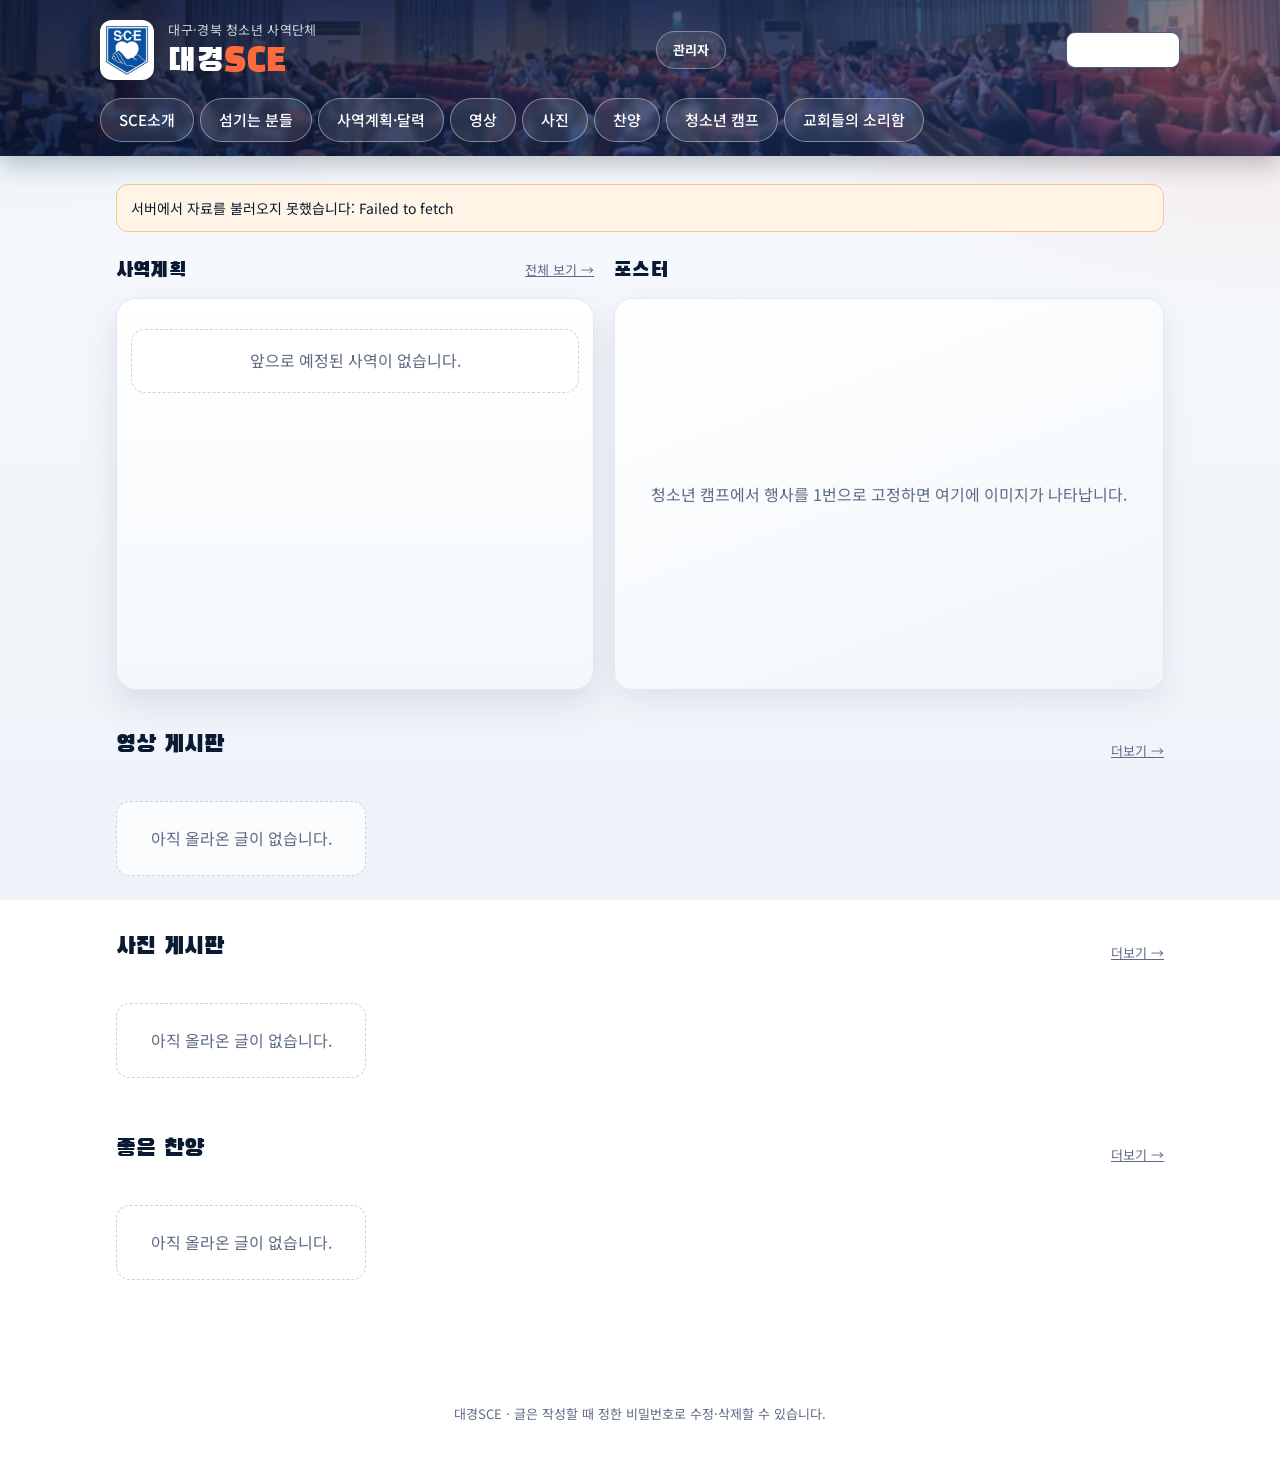
==== index.html @ 7f3616fc "Add files via upload" ====
<!DOCTYPE html>
<html lang="ko">
<head>
<meta charset="utf-8">
<meta name="viewport" content="width=device-width, initial-scale=1">
<title>대경SCE 청소년 사역 홈페이지</title>
<link rel="preconnect" href="https://fonts.gstatic.com" crossorigin>
<link href="https://fonts.googleapis.com/css2?family=Black+Han+Sans&family=Noto+Sans+KR:wght@400;500;700&display=swap" rel="stylesheet">
<link rel="stylesheet" href="styles.css">
</head>
<body>
<header>
  <div class="brand">
    <a class="home" href="#home" aria-label="처음으로">
      <img class="logo" src="로고45.png" alt="SCE 로고">
      <div>
        <p class="tag">대구·경북 청소년 사역단체</p>
        <h1>대경<span>SCE</span></h1>
      </div>
    </a>
    <button class="btn ghost small" id="adminBtn" data-act="adminOpen" style="color:#fff;border-color:#4a5a78">관리자</button>
    <button class="btn ghost small" id="guideBtn" type="button" style="color:#fff;border-color:#4a5a78">관리자 사용설명</button>
  </div>
  <nav id="nav" aria-label="메뉴">
    <a href="#intro" data-route="intro">SCE소개</a>
    <a href="#people" data-route="people">섬기는 분들</a>
    <a href="#plan" data-route="plan">사역계획·달력</a>
    <a href="#videos" data-route="videos">영상</a>
    <a href="#photos" data-route="photos">사진</a>
    <a href="#songs" data-route="songs">찬양</a>
    <a href="#camp" data-route="camp">청소년 캠프</a>
    <a href="#voice" data-route="voice">교회들의 소리함</a>
  </nav>
</header>
<main>
  <div id="dbNotice"></div>
  <div id="view" aria-live="polite"></div>
</main>
<footer>대경SCE · 글은 작성할 때 정한 비밀번호로 수정·삭제할 수 있습니다.</footer>

<div class="overlay" id="overlay" role="dialog" aria-modal="true"><div class="panel" id="panel"></div></div>
<div class="guide" id="guide" role="dialog" aria-label="관리자 사용방법" hidden>
  <div class="guide-head" id="guideHead">
    <strong>관리자 사용방법</strong>
    <button type="button" class="guide-close" id="guideClose" aria-label="닫기">닫기</button>
  </div>
  <div class="guide-body">
<pre>1. 메인창에 포스터 띄우기
1) 사역계획·달력에 기초안으로 일정 잡기 - 관리자 비밀번호로 로그인
2) 그러면 자동으로 "청소년 캠프"에 행사 등록됨
3) 일반 행사이면 뒤로 가서 나타나고, 그 행사들 가운데
   가장 핵심 되는 행사 위에 마우스를 올리면 "1번으로 등록"이라는
   안내 문구가 나옵니다. 클릭하면 그 행사가 1번으로 등록됩니다.
4) 그 행사의 하위 메뉴가 아래쪽에 나타나면 "편집하기"를 눌러
   행사 자세한 내용을 남기고, 전단이나 포스터 이미지를 업로드하면
   메인화면에 행사가 그대로 나타나게 됩니다.

2. 자동 조편성표와 숙소배정표는 관리자 비밀번호로 로그인해야 보입니다</pre>
  </div>
</div>
<div class="toast" id="toast" role="status"></div>

<script src="app.js"></script>
<script src="camp.js"></script>
</body>
</html>
---- styles.css ----
/* 대경SCE 홈페이지 스타일: 남색 바탕 + 주황 포인트 + 하늘색 보조색 */
:root{
  --ink:#0b1a33;--ink2:#17305a;--paper:#f4f7fb;--sun:#ff6a3d;--sun2:#ff8c5f;--sky:#1b9bb5;
  --line:#e2e8f2;--muted:#5d6b84;--card:#ffffff;
  --display:"Black Han Sans","Noto Sans KR",sans-serif;--body:"Noto Sans KR",system-ui,sans-serif;
  --shadow:0 10px 30px rgba(11,26,51,.08);--boxH:392px;
}
*{box-sizing:border-box}
html,body{margin:0;color:var(--ink);font-family:var(--body);color-scheme:light}
body{
  line-height:1.6;font-size:16px;min-height:100vh;
  background:
    radial-gradient(1000px 520px at 0% -8%,rgba(27,155,181,.14),transparent 60%),
    radial-gradient(900px 480px at 100% 4%,rgba(255,106,61,.13),transparent 58%),
    linear-gradient(180deg,#f7f9fd 0%,#eef3f9 100%);
  background-attachment:fixed;
}
/* ---------- 머리글 ---------- */
header{
  background:linear-gradient(120deg,#08142a 0%,#14294f 60%,#1d3a6b 100%);
  color:#fff;padding:20px 16px 0;position:relative;overflow:hidden;
  background:linear-gradient(120deg,rgba(8,20,42,.82) 0%,rgba(20,41,79,.72) 60%,rgba(29,58,107,.6) 100%),url('header-bg.png') center 40%/cover no-repeat;
  box-shadow:0 8px 24px rgba(8,20,42,.25);
}
header::after{content:"";position:absolute;right:-80px;top:-120px;width:320px;height:320px;border-radius:50%;background:radial-gradient(circle,rgba(255,106,61,.35),transparent 65%);pointer-events:none}
.brand{max-width:1080px;margin:0 auto;display:flex;align-items:center;justify-content:space-between;gap:12px;flex-wrap:wrap;position:relative;z-index:1}
.home{display:flex;align-items:center;gap:14px;color:#fff;text-decoration:none}
.logo{height:60px;width:auto;border-radius:12px;background:#fff;padding:4px;flex:none;box-shadow:0 6px 18px rgba(0,0,0,.25)}
.brand h1{font-family:var(--display);font-size:32px;margin:0;font-weight:400;letter-spacing:.5px;line-height:1.1}
.brand h1 span{color:var(--sun)}
.brand .tag{font-size:13px;opacity:.8;margin:0 0 4px;letter-spacing:.3px}
#adminBtn{border-radius:999px !important;padding:8px 16px !important;background:rgba(255,255,255,.08) !important;border:1px solid rgba(255,255,255,.35) !important;color:#fff !important}
#adminBtn:hover{background:rgba(255,255,255,.18) !important}
/* 메뉴 */
nav{max-width:1080px;margin:18px auto 0;display:flex;gap:6px;overflow-x:auto;scrollbar-width:none;position:relative;z-index:1;padding-bottom:14px}
nav::-webkit-scrollbar{display:none}
nav a{
  color:#fff;text-decoration:none;padding:9px 18px;border-radius:999px;white-space:nowrap;font-weight:500;font-size:15px;
  background:rgba(255,255,255,.1);border:1px solid rgba(255,255,255,.4);
  backdrop-filter:blur(3px);-webkit-backdrop-filter:blur(3px);
  transition:background .25s,border-color .25s,transform .15s,box-shadow .25s,color .25s;
}
/* 1차 변화: 마우스를 올리면 밝아지고 살짝 떠오릅니다 */
nav a:hover{background:rgba(255,255,255,.26);border-color:#fff;transform:translateY(-2px);box-shadow:0 6px 16px rgba(0,0,0,.25)}
nav a:active{transform:scale(.96)}
/* 2차 변화: 클릭해서 열린 메뉴는 주황색으로 채워집니다 */
nav a[aria-current="page"]{background:linear-gradient(90deg,var(--sun),var(--sun2));border-color:transparent;font-weight:700;box-shadow:0 8px 20px rgba(255,106,61,.4);transform:none}
nav a[aria-current="page"]:hover{background:linear-gradient(90deg,#ff7a4d,#ff9b6e)}
:focus-visible{outline:3px solid var(--sky);outline-offset:2px}
/* ---------- 본문 ---------- */
main{max-width:1080px;margin:0 auto;padding:28px 16px 72px}
section{margin-bottom:36px}
h2{font-family:var(--display);font-weight:400;font-size:24px;margin:0 0 12px;text-wrap:balance;letter-spacing:.2px}
h3{font-size:17px;margin:0 0 6px;text-wrap:balance;font-weight:700}
.bar{display:flex;align-items:center;justify-content:space-between;gap:12px;flex-wrap:wrap;margin-bottom:8px}
.hint{color:var(--muted);font-size:14px;margin:0 0 16px}
.empty{color:var(--muted);padding:24px;background:rgba(255,255,255,.7);border:1px dashed #c8d3e3;border-radius:14px;text-align:center}
.meta{color:var(--muted);font-size:13px;margin:0}
.ell{white-space:nowrap;overflow:hidden;text-overflow:ellipsis;min-width:0}
/* 소개 머리 */
.hero{background:linear-gradient(135deg,#0b1a33,#1c3a6e);color:#fff;border-radius:22px;padding:40px 32px;margin-bottom:30px;position:relative;overflow:hidden;box-shadow:var(--shadow)}
.hero::before{content:"";position:absolute;right:-60px;bottom:-90px;width:300px;height:300px;border-radius:50%;background:radial-gradient(circle,rgba(255,106,61,.5),transparent 68%)}
.hero .kicker{color:var(--sun2);font-weight:700;margin:0 0 8px;letter-spacing:2px;font-size:13px;position:relative}
.hero h2{font-size:40px;margin:0 0 14px;color:#fff;position:relative;line-height:1.25}
.hero p{max-width:60ch;margin:0;opacity:.9;position:relative}
/* 카드 */
.cards{display:grid;grid-template-columns:repeat(auto-fill,minmax(240px,1fr));gap:16px}
.card{background:var(--card);border:1px solid var(--line);border-radius:18px;padding:18px;cursor:pointer;display:flex;flex-direction:column;gap:6px;min-width:0;box-shadow:0 2px 10px rgba(11,26,51,.04);transition:transform .2s,box-shadow .2s,border-color .2s}
.card:hover{border-color:#b9d9e4;transform:translateY(-2px);box-shadow:var(--shadow)}
.card img{width:100%;height:170px;object-fit:cover;border-radius:12px;max-width:100%}
.excerpt{margin:0;color:#34405a;font-size:14px;overflow:hidden;display:-webkit-box;-webkit-line-clamp:3;-webkit-box-orient:vertical}
.role{display:inline-block;background:var(--ink2);color:#fff;border-radius:999px;font-size:12px;padding:3px 11px;margin-bottom:6px;align-self:flex-start;font-weight:700}
.role.sun{background:linear-gradient(90deg,var(--sun),var(--sun2))}
.role.sky{background:var(--sky)}
/* 탭 */
.tabs{display:flex;gap:8px;flex-wrap:wrap;margin-bottom:18px}
.tabs button{background:#fff;border:1px solid var(--line);border-radius:999px;padding:8px 16px;font:inherit;font-weight:500;cursor:pointer;color:var(--ink);transition:all .2s;box-shadow:0 1px 3px rgba(11,26,51,.04)}
.tabs button:hover{border-color:var(--sky);color:var(--sky)}
.tabs button[aria-pressed="true"]{background:linear-gradient(90deg,var(--sky),#2fb5cf);border-color:transparent;color:#fff;font-weight:700;box-shadow:0 6px 16px rgba(27,155,181,.3)}
/* 버튼 */
.btn{background:linear-gradient(90deg,var(--sun),var(--sun2));color:#fff;border:0;border-radius:10px;padding:10px 18px;font:inherit;font-weight:700;cursor:pointer;text-decoration:none;display:inline-block;box-shadow:0 6px 14px rgba(255,106,61,.28);transition:transform .15s,filter .2s}
.btn:hover{filter:brightness(1.05);transform:translateY(-1px)}
.btn:disabled{opacity:.45;cursor:default;transform:none;box-shadow:none}
.btn.ghost{background:#fff;color:var(--ink);border:1px solid var(--line);box-shadow:none}
.btn.ghost:hover{border-color:var(--sky);color:var(--sky)}
.btn.dark{background:linear-gradient(90deg,#0b1a33,#1c3a6e);box-shadow:0 6px 14px rgba(11,26,51,.25)}
.btn.small{padding:7px 12px;font-size:13px;border-radius:9px}
/* SCE소개 버튼 */
.hero .ibtns{display:flex;flex-wrap:wrap;gap:10px;margin-top:24px;position:relative}
.ibtn{background:rgba(255,255,255,.1);color:#fff;border:1px solid rgba(255,255,255,.35);border-radius:999px;padding:10px 18px;font:inherit;font-weight:700;cursor:pointer;transition:all .2s;font-family:var(--display);font-weight:400;font-size:16px;letter-spacing:.3px}
.ibtn:hover{background:rgba(255,255,255,.2);transform:translateY(-1px)}
.ibtn[aria-pressed="true"]{background:linear-gradient(90deg,var(--sun),var(--sun2));border-color:transparent;box-shadow:0 8px 18px rgba(255,106,61,.35)}
.introbox{background:#fff;border:1px solid var(--line);border-radius:18px;padding:22px;margin-bottom:36px;box-shadow:var(--shadow)}
/* 함께 하는 단체 */
.linkgrid{display:grid;grid-template-columns:repeat(auto-fill,minmax(200px,1fr));gap:14px}
.linkgrid a,.linkgrid span{display:block;background:#fff;border:1px solid var(--line);border-radius:16px;padding:16px;text-decoration:none;color:var(--ink);font-weight:700;box-shadow:0 2px 10px rgba(11,26,51,.04);transition:all .2s}
.linkgrid a:hover{border-color:var(--sky);transform:translateY(-2px);box-shadow:var(--shadow)}
.linkgrid .off{color:var(--muted);border-style:dashed;box-shadow:none}
/* 표 */
.table-wrap{overflow-x:auto;background:#fff;border:1px solid var(--line);border-radius:16px;box-shadow:0 2px 10px rgba(11,26,51,.04)}
table{border-collapse:collapse;width:100%;font-size:14px}
th,td{padding:10px 12px;border-bottom:1px solid var(--line);text-align:left;white-space:nowrap}
th{background:#f0f5fb;font-weight:700;color:var(--ink2)}
/* 게시판 표 */
table.board td{white-space:normal}
table.board .brow{cursor:pointer;transition:background .15s}
table.board .brow:hover{background:#f3f8fc}
table.board .brow td{font-weight:500}
table.board .num{color:var(--muted);width:64px;text-align:center}
table.board .ttl{min-width:220px}
table.board .rrow td{background:#fbfdff;font-size:14px;color:#34405a;padding-top:4px;border-top:0;cursor:pointer}
table.board .rrow:hover td{background:#eef7fb}
table.board .rtag{color:var(--sky);font-weight:700}
table.board .rbadge{display:inline-block;background:var(--sky);color:#fff;border-radius:999px;font-size:11px;padding:1px 8px;margin-right:6px;vertical-align:middle}
table.board .nil{text-align:center;color:var(--muted);padding:24px}
/* 입력 */
input,select,textarea{font:inherit;padding:10px 12px;border:1px solid #c5cfdf;border-radius:10px;background:#fff;color:var(--ink);width:100%;max-width:100%;transition:border-color .2s,box-shadow .2s}
input:focus,select:focus,textarea:focus{outline:none;border-color:var(--sky);box-shadow:0 0 0 3px rgba(27,155,181,.18)}
textarea{min-height:90px;resize:vertical}
label{display:block;font-weight:500;font-size:14px;margin-bottom:12px}
label input,label select,label textarea{margin-top:4px}
.row2{display:grid;grid-template-columns:1fr 1fr;gap:12px}
.row3{display:grid;grid-template-columns:1fr 1fr 1fr;gap:12px}
.actions{display:flex;gap:8px;justify-content:flex-end;flex-wrap:wrap;margin-top:8px}
.err{color:#b3261e;font-weight:700;min-height:1.4em;margin:4px 0 8px}
/* 창 */
.overlay{position:fixed;inset:0;background:rgba(8,20,42,.55);backdrop-filter:blur(4px);display:none;align-items:flex-start;justify-content:center;padding:32px 12px;overflow-y:auto;z-index:50}
.overlay.open{display:flex}
.panel{background:#fff;border-radius:20px;padding:24px;width:100%;max-width:580px;position:relative;box-shadow:0 30px 60px rgba(0,0,0,.3)}
.panel .x{position:absolute;top:10px;right:14px;background:none;border:0;font-size:24px;cursor:pointer;color:var(--muted)}
.panel img.shot{max-width:100%;border-radius:12px;margin-bottom:12px}
.reply{background:#eef8fb;border-left:4px solid var(--sky);padding:12px;border-radius:10px;margin:14px 0}
.toast{position:fixed;left:50%;bottom:24px;transform:translateX(-50%);background:var(--ink);color:#fff;padding:12px 20px;border-radius:999px;display:none;z-index:60;font-weight:500;box-shadow:0 10px 24px rgba(0,0,0,.25)}
.toast.show{display:block}
.notice{background:#fff4e5;border:1px solid #f6c48f;padding:12px 14px;border-radius:12px;margin-bottom:18px;font-size:14px}
.stat{display:grid;grid-template-columns:repeat(auto-fit,minmax(120px,1fr));gap:12px;margin-bottom:16px}
.stat div{background:#fff;border:1px solid var(--line);border-radius:14px;padding:14px;text-align:center;box-shadow:0 2px 10px rgba(11,26,51,.04)}
.stat b{display:block;font-family:var(--display);font-weight:400;font-size:28px;color:var(--sun)}
.team-grid{display:grid;grid-template-columns:repeat(auto-fill,minmax(210px,1fr));gap:14px}
.team-box{background:#fff;border:1px solid var(--line);border-radius:16px;padding:14px;box-shadow:0 2px 10px rgba(11,26,51,.04)}
.team-box h3{font-family:var(--display);font-weight:400;color:var(--sky)}
.person{font-size:14px;padding:7px 0;border-bottom:1px dashed var(--line)}
.person:last-child{border-bottom:0}
/* 사역계획 · 달력 */
.split{display:grid;grid-template-columns:minmax(0,1fr) minmax(0,1.2fr);gap:26px;align-items:start}
.col{min-width:0;display:flex;flex-direction:column}
.pitem{display:flex;gap:14px;background:#fff;border:1px solid var(--line);border-radius:16px;padding:14px 16px;margin-bottom:10px;box-shadow:0 2px 10px rgba(11,26,51,.04)}
.pdate{font-family:var(--display);color:#fff;white-space:nowrap;min-width:84px;font-size:14px;text-align:center;padding:7px 10px;border-radius:11px;background:linear-gradient(135deg,#0b1a33,#1c3a6e);box-shadow:0 4px 10px rgba(11,26,51,.25);align-self:flex-start}
.pbody{flex:1;min-width:0}
.pbody h3{margin-bottom:2px}
.pactions{display:flex;gap:6px;flex-wrap:wrap;margin-top:8px}
.calbar{display:flex;align-items:center;justify-content:center;gap:12px;margin-bottom:12px}
.calhead,.calgrid{display:grid;grid-template-columns:repeat(7,1fr);gap:5px}
.calhead span{text-align:center;font-size:12px;color:var(--muted);font-weight:700}
.calday{position:relative;background:#fff;border:1px solid var(--line);border-radius:10px;padding:10px 0;font:inherit;color:var(--ink);cursor:pointer;transition:all .15s}
.calday:hover{border-color:var(--sky)}
.calday[aria-pressed="true"]{background:linear-gradient(135deg,#0b1a33,#1c3a6e);color:#fff;border-color:transparent;box-shadow:0 6px 14px rgba(11,26,51,.25)}
.calday i{position:absolute;left:0;right:0;bottom:3px;display:flex;justify-content:center;gap:3px;font-style:normal}
.calday b,.legend b{display:inline-block;width:7px;height:7px;border-radius:50%}
.calday b.p,.legend b.p{background:var(--sky)}
.calday b.e,.legend b.e{background:var(--sun)}
.legend{display:flex;gap:14px;font-size:12px;color:var(--muted);margin:10px 0 14px}
.legend b{margin-right:4px}
.calday-panel{background:#fff;border:1px solid var(--line);border-radius:16px;padding:16px;box-shadow:0 2px 10px rgba(11,26,51,.04)}
/* 메인 화면: 사역계획(왼쪽) · 포스터(오른쪽) 높이 맞춤 */
.homeTop{display:grid;grid-template-columns:minmax(0,1fr) minmax(0,1.15fr);gap:20px;align-items:start;margin-bottom:30px}
.panel-head{height:40px;display:flex;align-items:center;justify-content:space-between;gap:12px;margin-bottom:8px;min-width:0}
.panel-head h2{margin:0;font-size:21px}
.plist-wrap{height:var(--boxH);display:flex;flex-direction:column;background:linear-gradient(180deg,#ffffff 0%,#f4f8fc 100%);border:1px solid #dfe7f2;border-radius:20px;padding:14px;box-shadow:0 14px 34px rgba(11,26,51,.10),inset 0 1px 0 #fff}
.plist{flex:1;overflow:hidden;min-height:0}
.plist .pitem{margin-bottom:10px;padding:12px 14px 12px 16px;border-radius:14px;border:1px solid #e4ebf5;border-left:4px solid var(--sun);background:#fff;box-shadow:0 4px 12px rgba(11,26,51,.06);align-items:center;transition:transform .2s,box-shadow .2s}
.plist .pitem:hover{transform:translateY(-2px);box-shadow:0 10px 22px rgba(11,26,51,.12)}
.plist .pitem .pbody h3{font-size:16px;line-height:1.35}
.plist .pitem:last-child{margin-bottom:0}
.plist .empty{padding:18px}
.plist-wrap .evnav{margin:8px 0 0;justify-content:center}
.poster-box{height:var(--boxH);position:relative;background:linear-gradient(160deg,#ffffff,#f1f6fb);border:1px solid var(--line);border-radius:18px;box-shadow:var(--shadow);cursor:pointer;overflow:hidden;transition:border-color .2s,transform .2s}
.poster-box:hover,.poster-box:focus-visible{border-color:var(--sky);transform:translateY(-1px)}
.poster-box img{position:absolute;inset:0;width:100%;height:100%;object-fit:cover;border-radius:0}
.poster-box.empty-box{cursor:default;display:flex;align-items:center;justify-content:center;padding:24px;text-align:center;color:var(--muted)}
.poster-box.empty-box:hover{transform:none;border-color:var(--line)}
/* 가운데 게시판 뷰어 */
.viewer{background:rgba(255,255,255,.8);border:1px solid var(--line);border-radius:22px;padding:22px;box-shadow:var(--shadow)}
/* 청소년 캠프: 행사 버튼 */
.evbar{display:flex;flex-wrap:wrap;gap:10px;margin-bottom:14px}
.evbtn{position:relative;background:linear-gradient(135deg,var(--sun),#ff8f3d);color:#fff;border:0;border-radius:12px;padding:11px 18px;font-family:var(--display);font-size:17px;letter-spacing:.3px;cursor:pointer;box-shadow:0 8px 18px rgba(255,106,61,.3);transition:transform .15s,filter .2s}
.evbtn:hover{filter:brightness(1.05);transform:translateY(-1px)}
.evbtn small{display:block;font-family:var(--body);font-size:12px;font-weight:500;opacity:.92;margin-top:2px}
.evbtn[aria-pressed="true"]{background:linear-gradient(135deg,#d9461b,#ef5a2a);box-shadow:inset 0 -4px 0 #8a2d0f,0 8px 18px rgba(217,70,27,.35)}
.evno{display:inline-block;background:rgba(255,255,255,.25);border-radius:7px;padding:0 7px;margin-right:8px;font-size:14px}
.evtip{position:absolute;left:50%;top:100%;transform:translateX(-50%);margin-top:8px;background:var(--ink);color:#fff;font-family:var(--body);font-size:13px;font-weight:700;padding:7px 12px;border-radius:9px;white-space:nowrap;opacity:0;pointer-events:none;z-index:5;box-shadow:0 8px 20px rgba(0,0,0,.25);transition:opacity .15s}
.evbtn:hover .evtip,.evbtn:focus-visible .evtip{opacity:1;pointer-events:auto}
.evtip:hover{background:var(--sun)}
.evnav{display:flex;align-items:center;gap:10px;margin:-2px 0 16px}
.evwrap{display:grid;grid-template-columns:minmax(0,1fr) minmax(0,1fr);gap:26px;align-items:start;padding:22px}
.evpic img{display:block;width:100%;height:auto;border-radius:14px;border:1px solid var(--line);background:#fff}
.evinfo{min-width:0}
.grow{display:grid;grid-template-columns:1fr .8fr 1fr .8fr 1.4fr auto;gap:8px;align-items:center;margin-bottom:8px}
.grow input,.grow select{width:100%;margin:0}
@media (max-width:800px){
  .grow{grid-template-columns:1fr 1fr}.grow button{grid-column:span 2}
  .evwrap{grid-template-columns:1fr}
  .homeTop,.split,.row2,.row3{grid-template-columns:1fr}
  .hero h2{font-size:30px}
  :root{--boxH:340px}
}
.poster,.bar h2{}
@media (prefers-reduced-motion:reduce){*{transition:none!important;animation:none!important}}
footer{max-width:1080px;margin:0 auto;padding:0 16px 40px;color:var(--muted);font-size:13px;text-align:center}
/* 관리자 사용설명 (떠 있는 창, 끌어서 이동) */
.guide{position:fixed;top:120px;right:20px;width:min(440px,calc(100vw - 24px));max-height:70vh;display:flex;flex-direction:column;background:#fff;border:1px solid #c9d3e6;border-radius:14px;box-shadow:0 18px 40px rgba(8,20,42,.28);z-index:60;overflow:hidden}
.guide[hidden]{display:none}
.guide-head{display:flex;align-items:center;justify-content:space-between;gap:10px;padding:10px 14px;background:linear-gradient(135deg,#0b1f3f,#1b3a6b);color:#fff;cursor:move;user-select:none;touch-action:none}
.guide-head strong{font-size:15px}
.guide-close{background:#ff6a3d;color:#fff;border:0;border-radius:8px;padding:6px 12px;font-weight:700;cursor:pointer}
.guide-body{padding:14px 16px;overflow-y:auto;font-size:14px;line-height:1.6}
.guide-body pre{margin:0;white-space:pre-wrap;word-break:keep-all;font-family:inherit}
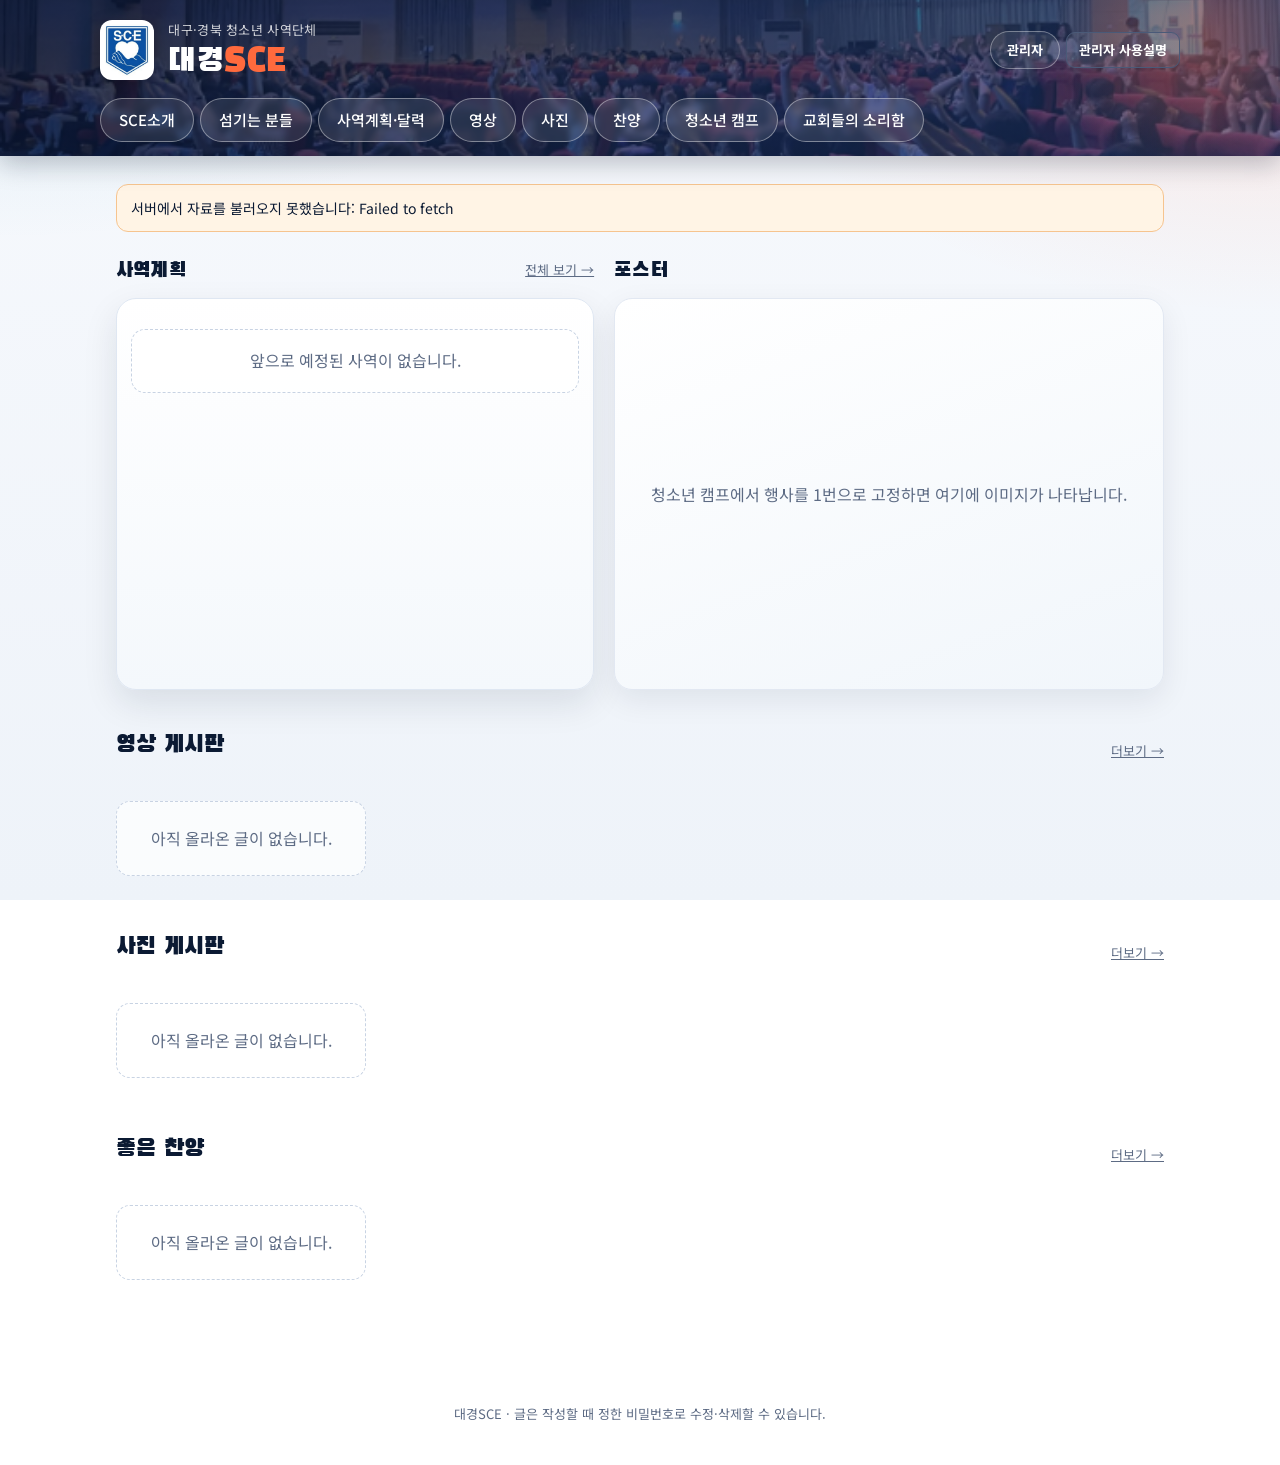
==== commit 0caf0ac3: "Add files via upload" ====
--- a/index.html
+++ b/index.html
@@ -7,6 +7,18 @@
 <link rel="preconnect" href="https://fonts.gstatic.com" crossorigin>
 <link href="https://fonts.googleapis.com/css2?family=Black+Han+Sans&family=Noto+Sans+KR:wght@400;500;700&display=swap" rel="stylesheet">
 <link rel="stylesheet" href="styles.css">
+<style>
+.admin-pair{display:flex;align-items:center;gap:6px;flex-wrap:wrap}
+.guide-btn{background:rgba(255,255,255,.08);color:#fff;border:1px solid #4a5a78;border-radius:9px;padding:7px 12px;font:inherit;font-size:13px;font-weight:700;cursor:pointer}
+.guide-btn:hover{background:rgba(255,255,255,.18)}
+.guide{position:fixed;top:120px;right:20px;width:min(440px,calc(100vw - 24px));max-height:70vh;display:flex;flex-direction:column;background:#fff;border:1px solid #c9d3e6;border-radius:14px;box-shadow:0 18px 40px rgba(8,20,42,.28);z-index:60;overflow:hidden}
+.guide[hidden]{display:none}
+.guide-head{display:flex;align-items:center;justify-content:space-between;gap:10px;padding:10px 14px;background:linear-gradient(135deg,#0b1f3f,#1b3a6b);color:#fff;cursor:move;user-select:none;touch-action:none}
+.guide-head strong{font-size:15px}
+.guide-close{background:#ff6a3d;color:#fff;border:0;border-radius:8px;padding:6px 12px;font-weight:700;cursor:pointer}
+.guide-body{padding:14px 16px;overflow-y:auto;font-size:14px;line-height:1.6;color:#0b1a33}
+.guide-body pre{margin:0;white-space:pre-wrap;word-break:keep-all;font-family:inherit}
+</style>
 </head>
 <body>
 <header>
@@ -18,8 +30,10 @@
         <h1>대경<span>SCE</span></h1>
       </div>
     </a>
+    <div class="admin-pair">
     <button class="btn ghost small" id="adminBtn" data-act="adminOpen" style="color:#fff;border-color:#4a5a78">관리자</button>
-    <button class="btn ghost small" id="guideBtn" type="button" style="color:#fff;border-color:#4a5a78">관리자 사용설명</button>
+    <button type="button" class="guide-btn" id="guideBtn">관리자 사용설명</button>
+    </div>
   </div>
   <nav id="nav" aria-label="메뉴">
     <a href="#intro" data-route="intro">SCE소개</a>
@@ -62,5 +76,31 @@
 
 <script src="app.js"></script>
 <script src="camp.js"></script>
+<script>
+(function(){
+  var g=document.getElementById('guide'),head=document.getElementById('guideHead'),btn=document.getElementById('guideBtn'),close=document.getElementById('guideClose');
+  if(!g||!btn)return;
+  btn.addEventListener('click',function(){g.hidden=!g.hidden;});
+  close.addEventListener('click',function(){g.hidden=true;});
+  var drag=null;
+  head.addEventListener('pointerdown',function(e){
+    if(e.target===close)return;
+    var r=g.getBoundingClientRect();
+    drag={dx:e.clientX-r.left,dy:e.clientY-r.top};
+    g.style.right='auto';g.style.left=r.left+'px';g.style.top=r.top+'px';
+    head.setPointerCapture(e.pointerId);
+    e.preventDefault();
+  });
+  head.addEventListener('pointermove',function(e){
+    if(!drag)return;
+    var w=g.offsetWidth,hh=g.offsetHeight;
+    g.style.left=Math.min(Math.max(0,e.clientX-drag.dx),window.innerWidth-w)+'px';
+    g.style.top=Math.min(Math.max(0,e.clientY-drag.dy),window.innerHeight-hh)+'px';
+  });
+  function endDrag(){drag=null;}
+  head.addEventListener('pointerup',endDrag);
+  head.addEventListener('pointercancel',endDrag);
+})();
+</script>
 </body>
 </html>
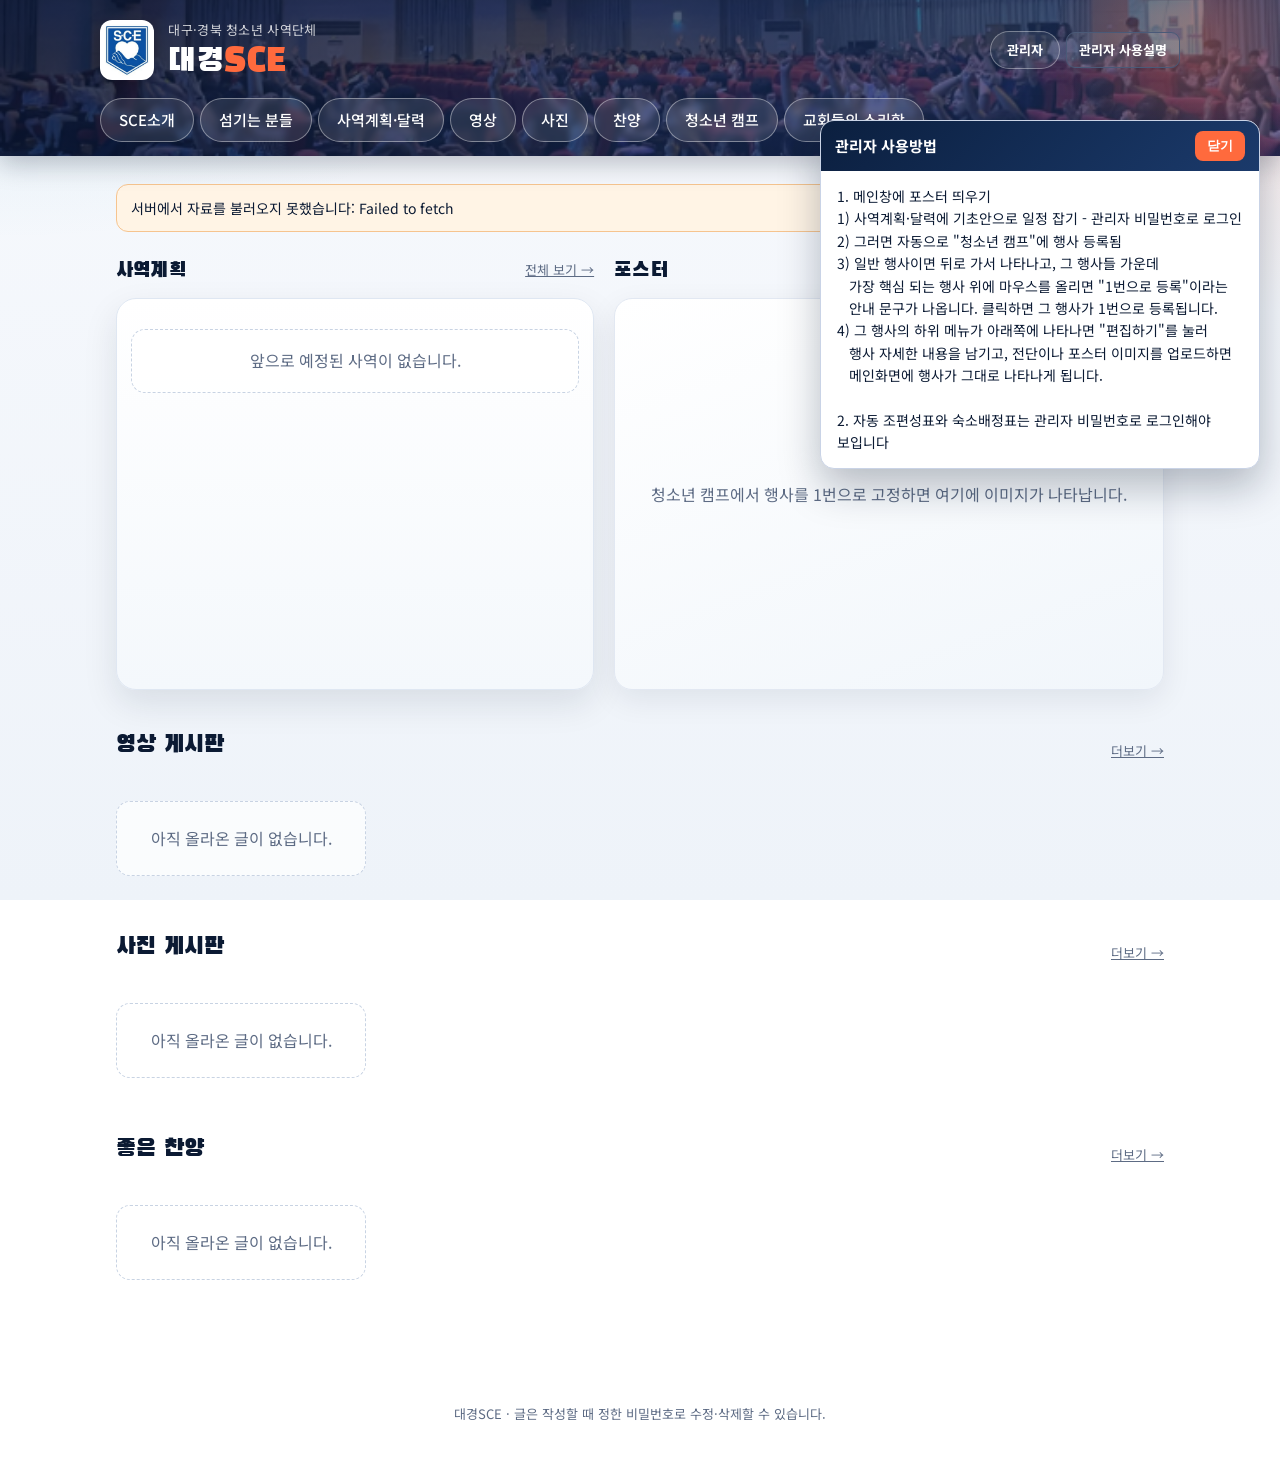
==== commit e8e4ca94: "Add files via upload" ====
--- a/index.html
+++ b/index.html
@@ -11,8 +11,8 @@
 .admin-pair{display:flex;align-items:center;gap:6px;flex-wrap:wrap}
 .guide-btn{background:rgba(255,255,255,.08);color:#fff;border:1px solid #4a5a78;border-radius:9px;padding:7px 12px;font:inherit;font-size:13px;font-weight:700;cursor:pointer}
 .guide-btn:hover{background:rgba(255,255,255,.18)}
-.guide{position:fixed;top:120px;right:20px;width:min(440px,calc(100vw - 24px));max-height:70vh;display:flex;flex-direction:column;background:#fff;border:1px solid #c9d3e6;border-radius:14px;box-shadow:0 18px 40px rgba(8,20,42,.28);z-index:60;overflow:hidden}
-.guide[hidden]{display:none}
+.guide{position:fixed;top:120px;right:20px;left:auto;margin:0;width:min(440px,calc(100vw - 24px));max-height:70vh;padding:0;border:1px solid #c9d3e6;border-radius:14px;background:#fff;color:#0b1a33;box-shadow:0 18px 40px rgba(8,20,42,.28);overflow:hidden;z-index:2147483000}
+.guide[open]{display:flex;flex-direction:column}
 .guide-head{display:flex;align-items:center;justify-content:space-between;gap:10px;padding:10px 14px;background:linear-gradient(135deg,#0b1f3f,#1b3a6b);color:#fff;cursor:move;user-select:none;touch-action:none}
 .guide-head strong{font-size:15px}
 .guide-close{background:#ff6a3d;color:#fff;border:0;border-radius:8px;padding:6px 12px;font-weight:700;cursor:pointer}
@@ -53,7 +53,7 @@
 <footer>대경SCE · 글은 작성할 때 정한 비밀번호로 수정·삭제할 수 있습니다.</footer>
 
 <div class="overlay" id="overlay" role="dialog" aria-modal="true"><div class="panel" id="panel"></div></div>
-<div class="guide" id="guide" role="dialog" aria-label="관리자 사용방법" hidden>
+<dialog class="guide" id="guide" aria-label="관리자 사용방법">
   <div class="guide-head" id="guideHead">
     <strong>관리자 사용방법</strong>
     <button type="button" class="guide-close" id="guideClose" aria-label="닫기">닫기</button>
@@ -71,7 +71,7 @@
 
 2. 자동 조편성표와 숙소배정표는 관리자 비밀번호로 로그인해야 보입니다</pre>
   </div>
-</div>
+</dialog>
 <div class="toast" id="toast" role="status"></div>
 
 <script src="app.js"></script>
@@ -80,8 +80,8 @@
 (function(){
   var g=document.getElementById('guide'),head=document.getElementById('guideHead'),btn=document.getElementById('guideBtn'),close=document.getElementById('guideClose');
   if(!g||!btn)return;
-  btn.addEventListener('click',function(){g.hidden=!g.hidden;});
-  close.addEventListener('click',function(){g.hidden=true;});
+  btn.addEventListener('click',function(){ if(g.open){g.close();} else {g.show();} });
+  close.addEventListener('click',function(){ g.close(); });
   var drag=null;
   head.addEventListener('pointerdown',function(e){
     if(e.target===close)return;
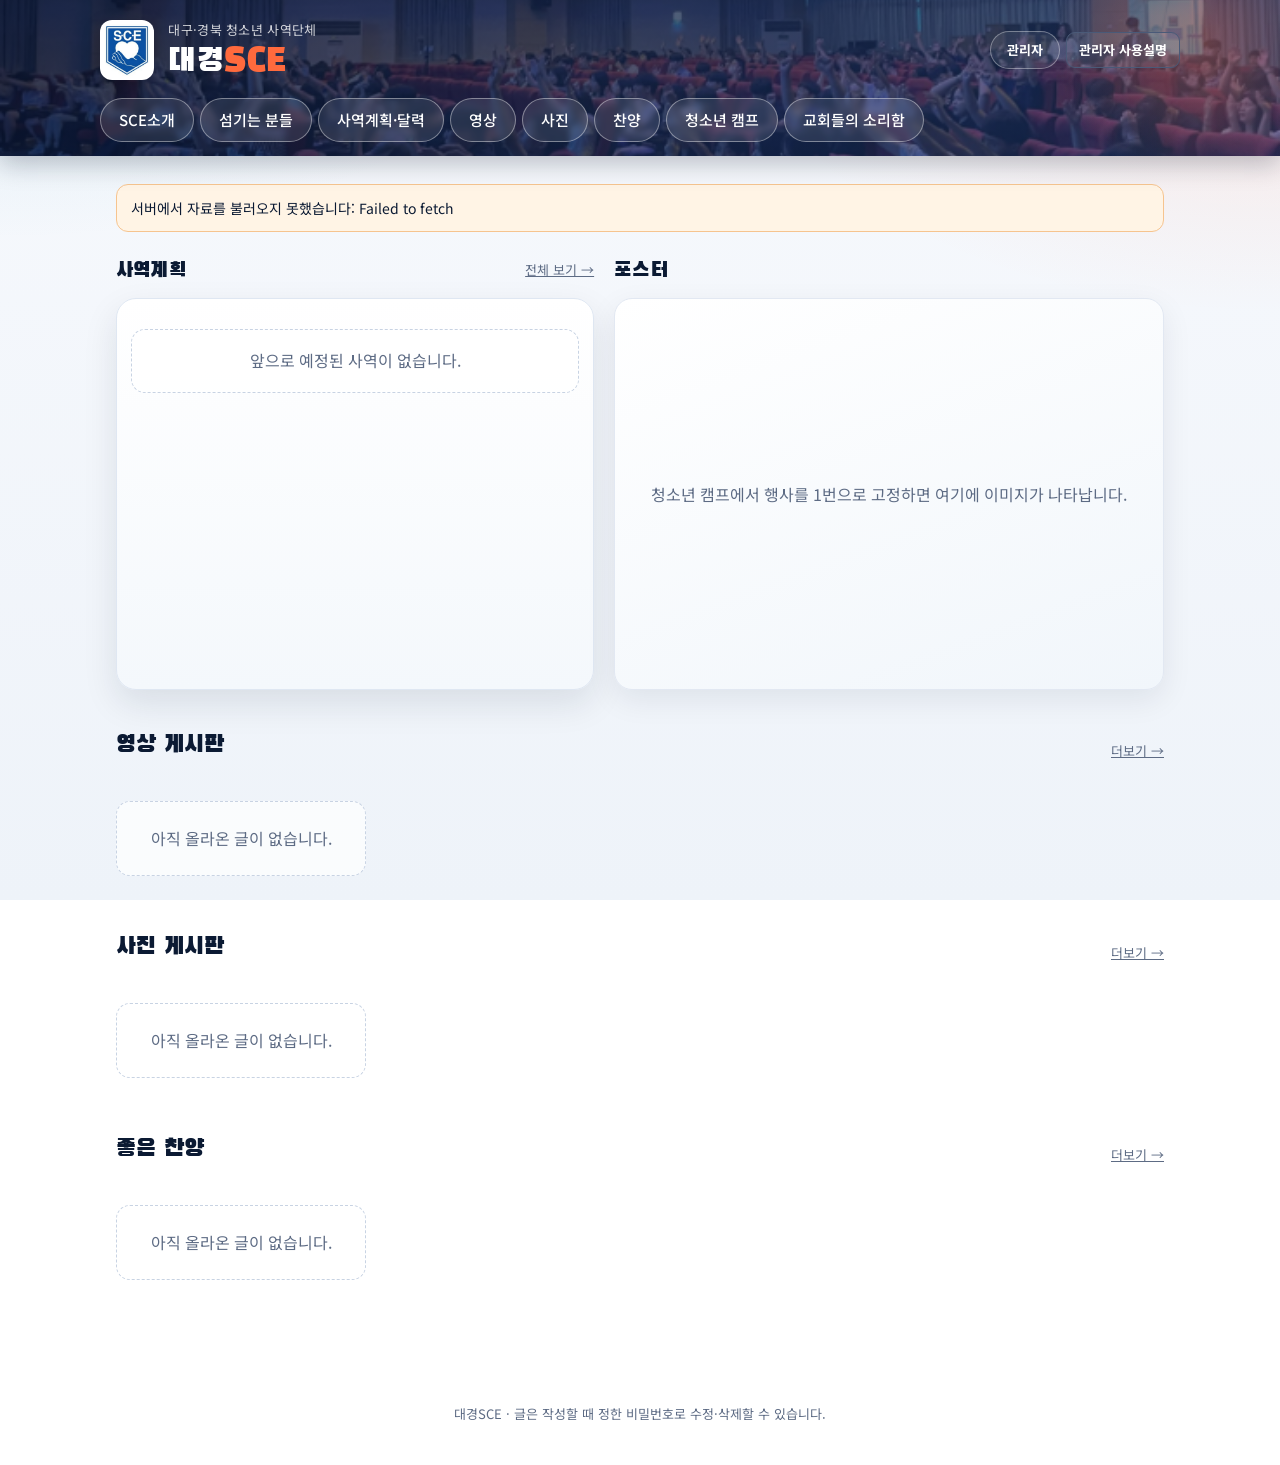
==== commit 239cdd00: "Add files via upload" ====
--- a/index.html
+++ b/index.html
@@ -13,6 +13,7 @@
 .guide-btn:hover{background:rgba(255,255,255,.18)}
 .guide{position:fixed;top:120px;right:20px;left:auto;margin:0;width:min(440px,calc(100vw - 24px));max-height:70vh;padding:0;border:1px solid #c9d3e6;border-radius:14px;background:#fff;color:#0b1a33;box-shadow:0 18px 40px rgba(8,20,42,.28);overflow:hidden;z-index:2147483000}
 .guide[open]{display:flex;flex-direction:column}
+dialog.guide:not([open]){display:none!important}
 .guide-head{display:flex;align-items:center;justify-content:space-between;gap:10px;padding:10px 14px;background:linear-gradient(135deg,#0b1f3f,#1b3a6b);color:#fff;cursor:move;user-select:none;touch-action:none}
 .guide-head strong{font-size:15px}
 .guide-close{background:#ff6a3d;color:#fff;border:0;border-radius:8px;padding:6px 12px;font-weight:700;cursor:pointer}
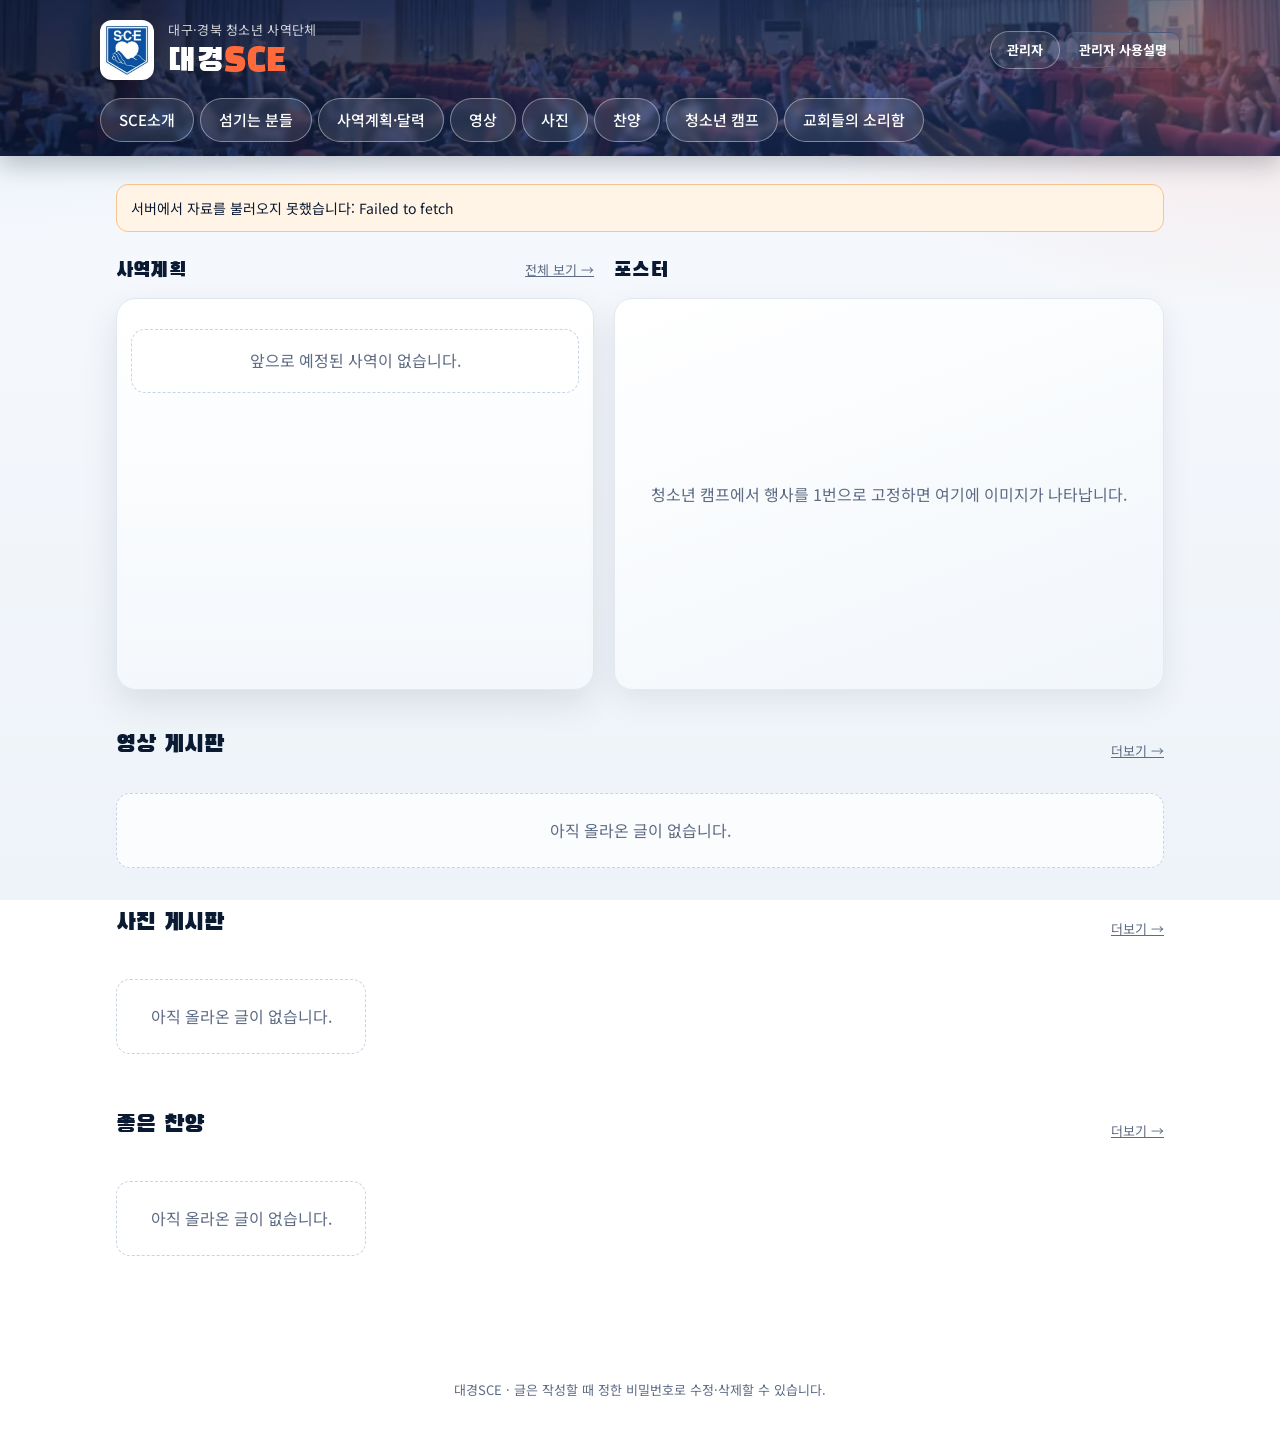
==== commit 99121427: "Add files via upload" ====
--- a/index.html
+++ b/index.html
@@ -19,6 +19,11 @@
 .guide-close{background:#ff6a3d;color:#fff;border:0;border-radius:8px;padding:6px 12px;font-weight:700;cursor:pointer}
 .guide-body{padding:14px 16px;overflow-y:auto;font-size:14px;line-height:1.6;color:#0b1a33}
 .guide-body pre{margin:0;white-space:pre-wrap;word-break:keep-all;font-family:inherit}
+.ytwrap{position:relative;width:100%;padding-top:56.25%;border-radius:14px;overflow:hidden;background:#000;margin-bottom:12px}
+.ytwrap iframe{position:absolute;inset:0;width:100%;height:100%;border:0}
+.vviewer{background:#fff;border:1px solid #e4ebf5;border-radius:18px;padding:16px;margin-bottom:14px}
+.vplayer h3{margin:4px 0 6px}
+.vpick.on{border-color:#ff6a3d;box-shadow:0 0 0 2px rgba(255,106,61,.25)}
 </style>
 </head>
 <body>
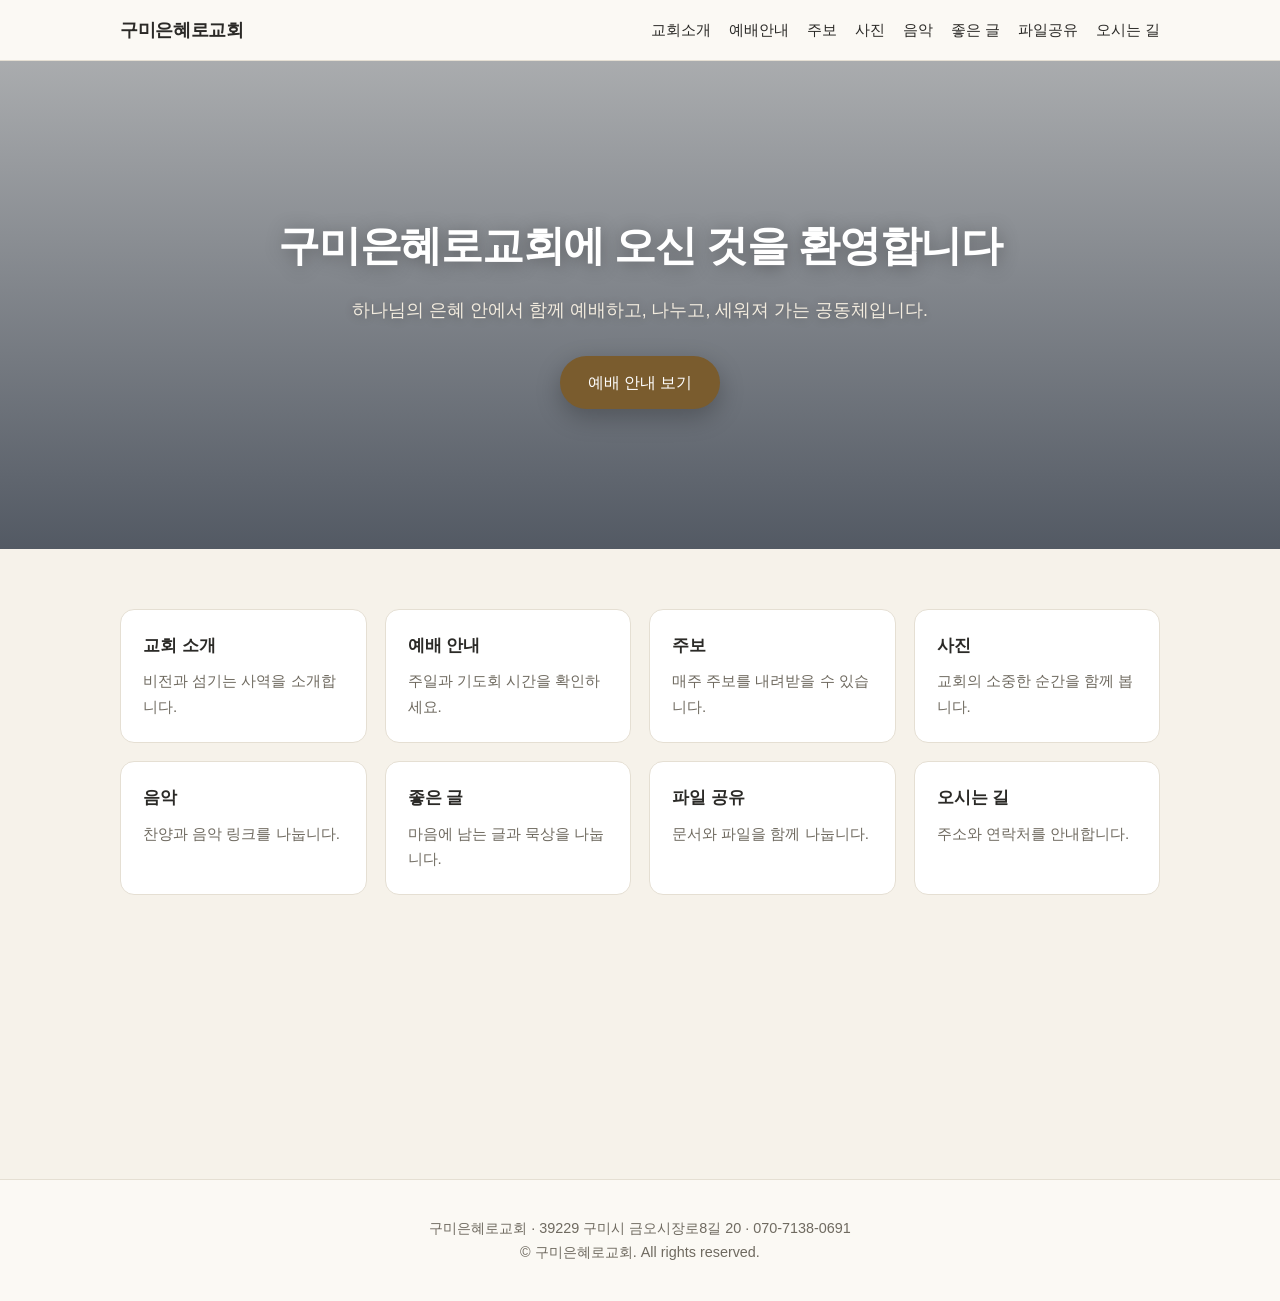
==== commit f16e21eb: "Add files via upload" ====
--- a/index.html
+++ b/index.html
@@ -1,111 +1,362 @@
 <!DOCTYPE html>
 <html lang="ko">
 <head>
-<meta charset="utf-8">
-<meta name="viewport" content="width=device-width, initial-scale=1">
-<title>대경SCE 청소년 사역 홈페이지</title>
-<link rel="preconnect" href="https://fonts.gstatic.com" crossorigin>
-<link href="https://fonts.googleapis.com/css2?family=Black+Han+Sans&family=Noto+Sans+KR:wght@400;500;700&display=swap" rel="stylesheet">
-<link rel="stylesheet" href="styles.css">
+<meta charset="UTF-8">
+<meta name="viewport" content="width=device-width, initial-scale=1.0">
+<title>구미은혜로교회 홈페이지</title>
 <style>
-.admin-pair{display:flex;align-items:center;gap:6px;flex-wrap:wrap}
-.guide-btn{background:rgba(255,255,255,.08);color:#fff;border:1px solid #4a5a78;border-radius:9px;padding:7px 12px;font:inherit;font-size:13px;font-weight:700;cursor:pointer}
-.guide-btn:hover{background:rgba(255,255,255,.18)}
-.guide{position:fixed;top:120px;right:20px;left:auto;margin:0;width:min(440px,calc(100vw - 24px));max-height:70vh;padding:0;border:1px solid #c9d3e6;border-radius:14px;background:#fff;color:#0b1a33;box-shadow:0 18px 40px rgba(8,20,42,.28);overflow:hidden;z-index:2147483000}
-.guide[open]{display:flex;flex-direction:column}
-dialog.guide:not([open]){display:none!important}
-.guide-head{display:flex;align-items:center;justify-content:space-between;gap:10px;padding:10px 14px;background:linear-gradient(135deg,#0b1f3f,#1b3a6b);color:#fff;cursor:move;user-select:none;touch-action:none}
-.guide-head strong{font-size:15px}
-.guide-close{background:#ff6a3d;color:#fff;border:0;border-radius:8px;padding:6px 12px;font-weight:700;cursor:pointer}
-.guide-body{padding:14px 16px;overflow-y:auto;font-size:14px;line-height:1.6;color:#0b1a33}
-.guide-body pre{margin:0;white-space:pre-wrap;word-break:keep-all;font-family:inherit}
-.ytwrap{position:relative;width:100%;padding-top:56.25%;border-radius:14px;overflow:hidden;background:#000;margin-bottom:12px}
-.ytwrap iframe{position:absolute;inset:0;width:100%;height:100%;border:0}
-.vviewer{background:#fff;border:1px solid #e4ebf5;border-radius:18px;padding:16px;margin-bottom:14px}
-.vplayer h3{margin:4px 0 6px}
-.vpick.on{border-color:#ff6a3d;box-shadow:0 0 0 2px rgba(255,106,61,.25)}
+:root{--ink:#2b2a27;--muted:#6f6a60;--line:#e5dfd3;--paper:#fbf9f4;--card:#ffffff;--accent:#7a5c2e;--accent-soft:#f1e9da;}
+*{box-sizing:border-box}
+html{scroll-behavior:smooth}
+body{margin:0;font-family:"Noto Sans KR","Apple SD Gothic Neo","Malgun Gothic",sans-serif;color:var(--ink);background:var(--paper);line-height:1.7}
+a{color:var(--accent)}
+header.site{position:sticky;top:0;z-index:10;background:rgba(251,249,244,.96);backdrop-filter:blur(6px);border-bottom:1px solid var(--line)}
+.wrap{max-width:1080px;margin:0 auto;padding:0 20px}
+.brand{display:flex;align-items:center;justify-content:space-between;height:60px;gap:16px}
+.brand a.logo{text-decoration:none;color:var(--ink)}
+.brand strong{font-size:1.15rem;letter-spacing:-.02em}
+nav ul{list-style:none;display:flex;gap:18px;margin:0;padding:0;flex-wrap:wrap}
+nav a{text-decoration:none;color:var(--ink);font-size:.95rem;padding-bottom:3px;border-bottom:2px solid transparent}
+nav a:hover{color:var(--accent)}
+nav a.current{color:var(--accent);font-weight:600;border-bottom-color:var(--accent)}
+
+.view{display:none}
+.view.active{display:block}
+
+.hero{padding:150px 0 140px;text-align:center;color:#fff;background:linear-gradient(180deg,rgba(18,28,44,.35),rgba(18,28,44,.72)),url(images/church.png) center 40%/cover no-repeat}
+.hero h1{font-size:2.6rem;margin:0 0 14px;letter-spacing:-.03em;text-shadow:0 2px 18px rgba(0,0,0,.35)}
+.hero p{color:#f3ecdf;margin:0 0 30px;font-size:1.1rem;text-shadow:0 1px 10px rgba(0,0,0,.3)}
+.btn{display:inline-block;padding:11px 22px;border-radius:999px;background:var(--accent);color:#fff;text-decoration:none;font-weight:500;border:0;cursor:pointer;font-size:.95rem;font-family:inherit}
+.hero .btn{padding:13px 28px;font-size:1rem;box-shadow:0 8px 24px rgba(0,0,0,.25)}
+
+.page{padding:60px 0 80px;min-height:70vh}
+.page.alt{background:#f6f2ea}
+.page-head{margin-bottom:30px}
+h2{font-size:1.7rem;margin:0 0 6px;letter-spacing:-.02em;position:relative;padding-left:14px}
+h2::before{content:'';position:absolute;left:0;top:.25em;bottom:.25em;width:4px;border-radius:2px;background:var(--accent)}
+.lead{color:var(--muted);margin:0 0 28px}
+h3.sub{font-size:1.2rem;margin:36px 0 14px}
+.grid3{display:grid;grid-template-columns:repeat(auto-fit,minmax(230px,1fr));gap:18px}
+.card{display:block;background:var(--card);border:1px solid var(--line);border-radius:14px;padding:22px;text-decoration:none;color:inherit;transition:transform .2s ease,box-shadow .2s ease}
+.card:hover{transform:translateY(-3px);box-shadow:0 14px 30px rgba(60,40,10,.10)}
+.card h3{margin:0 0 8px;font-size:1.05rem}
+.card p{margin:0;color:var(--muted);font-size:.95rem}
+.photo-wide{width:100%;border-radius:14px;border:1px solid var(--line);margin-bottom:28px;display:block}
+table.times{width:100%;border-collapse:collapse;background:var(--card);border-radius:14px;overflow:hidden;border:1px solid var(--line)}
+table.times th,table.times td{padding:13px 16px;text-align:left;border-bottom:1px solid var(--line);font-size:.97rem}
+table.times th{background:var(--accent-soft);font-weight:600}
+.note{font-size:.85rem;color:var(--muted);margin-top:10px}
+
+.board{background:var(--card);border:1px solid var(--line);border-radius:14px;padding:22px;margin-bottom:8px}
+form.post{display:grid;grid-template-columns:1fr 1fr;gap:10px;margin-bottom:18px}
+form.post .full{grid-column:1/-1}
+form.post input,form.post textarea{width:100%;padding:10px 12px;border:1px solid var(--line);border-radius:10px;font:inherit;background:#fff}
+form.post textarea{min-height:110px;resize:vertical}
+form.post label{font-size:.85rem;color:var(--muted);display:block;margin-bottom:4px}
+.status{font-size:.9rem;color:var(--muted);min-height:1.4em}
+.items{display:grid;gap:12px}
+.item{border:1px solid var(--line);border-radius:12px;padding:14px 16px;background:#fff;transition:box-shadow .2s ease}
+.item:hover{box-shadow:0 8px 20px rgba(60,40,10,.08)}
+.item .t{font-weight:600}
+.item .m{font-size:.82rem;color:var(--muted);margin-top:2px}
+.item .b{white-space:pre-wrap;margin-top:8px;font-size:.95rem}
+.thumbs{display:grid;grid-template-columns:repeat(auto-fill,minmax(170px,1fr));gap:12px;margin-top:6px}
+.thumbs a{display:block;border-radius:10px;overflow:hidden;border:1px solid var(--line);aspect-ratio:4/3;background:#eee}
+.thumbs img{width:100%;height:100%;object-fit:cover;display:block}
+.banner{padding:12px 16px;background:#fff7e6;border:1px solid #ecd9ad;border-radius:10px;color:#6b5320;font-size:.92rem;margin-bottom:16px}
+.empty{color:var(--muted);font-size:.95rem;padding:10px 0}
+footer{padding:36px 0;color:var(--muted);font-size:.9rem;border-top:1px solid var(--line);text-align:center}
+@media(max-width:640px){.hero h1{font-size:1.85rem}.hero{padding:110px 0 100px}form.post{grid-template-columns:1fr}nav ul{gap:12px}}
 </style>
 </head>
 <body>
-<header>
-  <div class="brand">
-    <a class="home" href="#home" aria-label="처음으로">
-      <img class="logo" src="로고45.png" alt="SCE 로고">
-      <div>
-        <p class="tag">대구·경북 청소년 사역단체</p>
-        <h1>대경<span>SCE</span></h1>
+
+<header class="site">
+  <div class="wrap brand">
+    <a class="logo" href="#home"><strong>구미은혜로교회</strong></a>
+    <nav>
+      <ul>
+        <li><a href="#about">교회소개</a></li>
+        <li><a href="#worship">예배안내</a></li>
+        <li><a href="#bulletin">주보</a></li>
+        <li><a href="#photo">사진</a></li>
+        <li><a href="#music">음악</a></li>
+        <li><a href="#articles">좋은 글</a></li>
+        <li><a href="#files">파일공유</a></li>
+        <li><a href="#visit">오시는 길</a></li>
+      </ul>
+    </nav>
+  </div>
+</header>
+
+<main>
+
+<section class="view" data-view="home">
+  <div class="hero">
+    <div class="wrap">
+      <h1>구미은혜로교회에 오신 것을 환영합니다</h1>
+      <p>하나님의 은혜 안에서 함께 예배하고, 나누고, 세워져 가는 공동체입니다.</p>
+      <a class="btn" href="#worship">예배 안내 보기</a>
+    </div>
+  </div>
+  <div class="page alt">
+    <div class="wrap">
+      <div class="grid3">
+        <a class="card" href="#about"><h3>교회 소개</h3><p>비전과 섬기는 사역을 소개합니다.</p></a>
+        <a class="card" href="#worship"><h3>예배 안내</h3><p>주일과 기도회 시간을 확인하세요.</p></a>
+        <a class="card" href="#bulletin"><h3>주보</h3><p>매주 주보를 내려받을 수 있습니다.</p></a>
+        <a class="card" href="#photo"><h3>사진</h3><p>교회의 소중한 순간을 함께 봅니다.</p></a>
+        <a class="card" href="#music"><h3>음악</h3><p>찬양과 음악 링크를 나눕니다.</p></a>
+        <a class="card" href="#articles"><h3>좋은 글</h3><p>마음에 남는 글과 묵상을 나눕니다.</p></a>
+        <a class="card" href="#files"><h3>파일 공유</h3><p>문서와 파일을 함께 나눕니다.</p></a>
+        <a class="card" href="#visit"><h3>오시는 길</h3><p>주소와 연락처를 안내합니다.</p></a>
       </div>
-    </a>
-    <div class="admin-pair">
-    <button class="btn ghost small" id="adminBtn" data-act="adminOpen" style="color:#fff;border-color:#4a5a78">관리자</button>
-    <button type="button" class="guide-btn" id="guideBtn">관리자 사용설명</button>
-    </div>
-  </div>
-  <nav id="nav" aria-label="메뉴">
-    <a href="#intro" data-route="intro">SCE소개</a>
-    <a href="#people" data-route="people">섬기는 분들</a>
-    <a href="#plan" data-route="plan">사역계획·달력</a>
-    <a href="#videos" data-route="videos">영상</a>
-    <a href="#photos" data-route="photos">사진</a>
-    <a href="#songs" data-route="songs">찬양</a>
-    <a href="#camp" data-route="camp">청소년 캠프</a>
-    <a href="#voice" data-route="voice">교회들의 소리함</a>
-  </nav>
-</header>
-<main>
-  <div id="dbNotice"></div>
-  <div id="view" aria-live="polite"></div>
+    </div>
+  </div>
+</section>
+
+<section class="view page" data-view="about">
+  <div class="wrap">
+    <div class="page-head">
+      <h2>교회 소개</h2>
+      <p class="lead">말씀과 기도로 세워지는 교회</p>
+    </div>
+    <img class="photo-wide" src="images/church.png" alt="구미은혜로교회 조감도">
+    <div class="grid3">
+      <div class="card"><h3>우리의 비전</h3><p>복음: 성경통독 30독 · 예배: 성령충만한 예배 · 전도: 30명의 현장예배 · 교육: 예수님의 제자 되기 · 선교: 섬김의 현장을 허락해 주소서</p></div>
+      <div class="card"><h3>담임목사 백성현</h3><p>전도사 김명길과 함께 섬기고 있습니다. [인사말을 여기에 입력하세요]</p></div>
+      <div class="card"><h3>섬기는 사역</h3><p>새벽·금요·수요 기도회, 주일학교·중고등부·청년회, 파송 선교사 기도와 후원, 지역 섬김 사역을 함께합니다.</p></div>
+      <div class="card"><h3>헌금 계좌</h3><p>농협 351-0985-0331-13<br>(예금주: 구미은혜로교회)</p></div>
+    </div>
+  </div>
+</section>
+
+<section class="view page alt" data-view="worship">
+  <div class="wrap">
+    <div class="page-head">
+      <h2>예배 안내</h2>
+      <p class="lead">함께 예배드리는 시간입니다.</p>
+    </div>
+    <table class="times">
+      <tr><th>예배</th><th>시간</th><th>장소</th></tr>
+      <tr><td>새벽기도회</td><td>매일 오전 5시 30분 (토요일 포함)</td><td>[장소 확인]</td></tr>
+      <tr><td>주일학교</td><td>주일 오전 9시 30분</td><td>[장소 확인]</td></tr>
+      <tr><td>주일 오전 예배</td><td>주일 오전 11시</td><td>[장소 확인]</td></tr>
+      <tr><td>주일 오후 예배</td><td>주일 오후 2시</td><td>[장소 확인]</td></tr>
+      <tr><td>수요 예배</td><td>수요일 저녁 7시 30분</td><td>[장소 확인]</td></tr>
+    </table>
+    <p class="note">* 예배 시간은 교회 간판과 주보를 기준으로 했으며, 장소는 확인이 필요합니다.</p>
+
+    <h3 class="sub">2026년 3/4분기 일정</h3>
+    <div class="grid3">
+      <div class="card"><h3>11월 15일 (주일)</h3><p>추수감사주일</p></div>
+      <div class="card"><h3>11월 21일 (토)</h3><p>성도 자녀 결혼식 · 오후 5시 (교회 출발 오후 4시)</p></div>
+      <div class="card"><h3>11월 22일 (주일)</h3><p>오후 예배는 구미노회 40주년 선교기념대회 · 오후 3시 (구미상모교회)</p></div>
+      <div class="card"><h3>11월 29일 (주일)</h3><p>성례주일</p></div>
+      <div class="card"><h3>12월 6일 (주일)</h3><p>성탄트리 점등식</p></div>
+    </div>
+  </div>
+</section>
+
+<section class="view page" data-view="bulletin">
+  <div class="wrap">
+    <div class="page-head">
+      <h2>주보</h2>
+      <p class="lead">주보 파일(이미지 또는 PDF)을 올리고 내려받을 수 있습니다.</p>
+    </div>
+    <div class="board" data-board="bulletin"></div>
+  </div>
+</section>
+
+<section class="view page alt" data-view="photo">
+  <div class="wrap">
+    <div class="page-head">
+      <h2>사진 게시판</h2>
+      <p class="lead">교회 행사와 일상의 사진을 나눠 주세요.</p>
+    </div>
+    <div class="board" data-board="photo"></div>
+  </div>
+</section>
+
+<section class="view page" data-view="music">
+  <div class="wrap">
+    <div class="page-head">
+      <h2>음악 게시판</h2>
+      <p class="lead">찬양과 음악 링크를 함께 나눠 주세요.</p>
+    </div>
+    <div class="board" data-board="music"></div>
+  </div>
+</section>
+
+<section class="view page alt" data-view="articles">
+  <div class="wrap">
+    <div class="page-head">
+      <h2>좋은 글 게시판</h2>
+      <p class="lead">마음에 남는 글과 묵상을 나눠 주세요.</p>
+    </div>
+    <div class="board" data-board="articles"></div>
+  </div>
+</section>
+
+<section class="view page" data-view="files">
+  <div class="wrap">
+    <div class="page-head">
+      <h2>파일 공유 게시판</h2>
+      <p class="lead">문서와 파일을 첨부해 함께 공유할 수 있습니다.</p>
+    </div>
+    <div class="board" data-board="files"></div>
+  </div>
+</section>
+
+<section class="view page alt" data-view="visit">
+  <div class="wrap">
+    <div class="page-head">
+      <h2>오시는 길</h2>
+      <p class="lead">언제나 환영합니다.</p>
+    </div>
+    <div class="grid3">
+      <div class="card"><h3>주소</h3><p>39229 구미시 금오시장로8길 20</p></div>
+      <div class="card"><h3>연락처</h3><p>070-7138-0691</p></div>
+      <div class="card"><h3>주차 안내</h3><p>[주차 안내를 입력하세요]</p></div>
+    </div>
+  </div>
+</section>
+
 </main>
-<footer>대경SCE · 글은 작성할 때 정한 비밀번호로 수정·삭제할 수 있습니다.</footer>
-
-<div class="overlay" id="overlay" role="dialog" aria-modal="true"><div class="panel" id="panel"></div></div>
-<dialog class="guide" id="guide" aria-label="관리자 사용방법">
-  <div class="guide-head" id="guideHead">
-    <strong>관리자 사용방법</strong>
-    <button type="button" class="guide-close" id="guideClose" aria-label="닫기">닫기</button>
-  </div>
-  <div class="guide-body">
-<pre>1. 메인창에 포스터 띄우기
-1) 사역계획·달력에 기초안으로 일정 잡기 - 관리자 비밀번호로 로그인
-2) 그러면 자동으로 "청소년 캠프"에 행사 등록됨
-3) 일반 행사이면 뒤로 가서 나타나고, 그 행사들 가운데
-   가장 핵심 되는 행사 위에 마우스를 올리면 "1번으로 등록"이라는
-   안내 문구가 나옵니다. 클릭하면 그 행사가 1번으로 등록됩니다.
-4) 그 행사의 하위 메뉴가 아래쪽에 나타나면 "편집하기"를 눌러
-   행사 자세한 내용을 남기고, 전단이나 포스터 이미지를 업로드하면
-   메인화면에 행사가 그대로 나타나게 됩니다.
-
-2. 자동 조편성표와 숙소배정표는 관리자 비밀번호로 로그인해야 보입니다</pre>
-  </div>
-</dialog>
-<div class="toast" id="toast" role="status"></div>
-
-<script src="app.js"></script>
-<script src="camp.js"></script>
+
+<footer>
+  <div class="wrap">구미은혜로교회 · 39229 구미시 금오시장로8길 20 · 070-7138-0691<br>© 구미은혜로교회. All rights reserved.</div>
+</footer>
+
 <script>
 (function(){
-  var g=document.getElementById('guide'),head=document.getElementById('guideHead'),btn=document.getElementById('guideBtn'),close=document.getElementById('guideClose');
-  if(!g||!btn)return;
-  btn.addEventListener('click',function(){ if(g.open){g.close();} else {g.show();} });
-  close.addEventListener('click',function(){ g.close(); });
-  var drag=null;
-  head.addEventListener('pointerdown',function(e){
-    if(e.target===close)return;
-    var r=g.getBoundingClientRect();
-    drag={dx:e.clientX-r.left,dy:e.clientY-r.top};
-    g.style.right='auto';g.style.left=r.left+'px';g.style.top=r.top+'px';
-    head.setPointerCapture(e.pointerId);
-    e.preventDefault();
+  /* ★ 설정: 구글 Apps Script 배포 후 받은 '웹 앱 URL'을 아래에 붙여 넣으세요. */
+  const API_URL = 'PASTE_APPS_SCRIPT_WEB_APP_URL_HERE';
+
+  /* ---------- 페이지 전환 (#about, #worship 등) ---------- */
+  const VIEWS = ['home','about','worship','bulletin','photo','music','articles','files','visit'];
+  function route(){
+    let name = (location.hash || '').slice(1);
+    if(!VIEWS.includes(name)) name = 'home';
+    document.querySelectorAll('.view').forEach(v => v.classList.toggle('active', v.dataset.view === name));
+    document.querySelectorAll('nav a').forEach(a => a.classList.toggle('current', a.getAttribute('href') === '#' + name));
+    window.scrollTo(0, 0);
+  }
+  window.addEventListener('hashchange', route);
+  route();
+
+  /* ---------- 게시판 ---------- */
+  const BOARDS = {
+    bulletin:{fields:['title','author','file'], accept:'image/*,application/pdf', titleLabel:'주보 제목 (예: 2026년 11월 15일 주보)'},
+    photo:{fields:['title','author','file'], accept:'image/*', titleLabel:'사진 제목'},
+    music:{fields:['title','author','link','body'], titleLabel:'곡명'},
+    articles:{fields:['title','author','body'], titleLabel:'글 제목'},
+    files:{fields:['title','author','file'], accept:'*/*', titleLabel:'파일 제목'}
+  };
+  const LABELS = {author:'작성자', link:'음악 링크 (URL)', body:'내용 / 메모', file:'첨부 파일 (최대 10MB)'};
+
+  const esc = s => String(s ?? '').replace(/[&<>"']/g, c => ({'&':'&amp;','<':'&lt;','>':'&gt;','"':'&quot;',"'":'&#39;'}[c]));
+  const fmt = ts => ts ? new Date(Number(ts)).toLocaleString('ko-KR',{timeZone:'Asia/Seoul',year:'numeric',month:'2-digit',day:'2-digit',hour:'2-digit',minute:'2-digit'}) : '';
+  const isImage = t => (t||'').startsWith('image/');
+  const configured = API_URL && !API_URL.startsWith('PASTE_');
+
+  function mountBoard(el){
+    const id = el.dataset.board, cfg = BOARDS[id];
+    el.innerHTML = `
+      <div class="status" data-role="status"></div>
+      <form class="post" data-role="form">
+        <div><label>${cfg.titleLabel}</label><input name="title" required maxlength="120"></div>
+        ${cfg.fields.includes('author') ? `<div><label>${LABELS.author}</label><input name="author" maxlength="40"></div>` : ''}
+        ${cfg.fields.includes('link') ? `<div class="full"><label>${LABELS.link}</label><input name="link" type="url" placeholder="https://..."></div>` : ''}
+        ${cfg.fields.includes('body') ? `<div class="full"><label>${LABELS.body}</label><textarea name="body" maxlength="5000"></textarea></div>` : ''}
+        ${cfg.fields.includes('file') ? `<div class="full"><label>${LABELS.file}</label><input name="file" type="file" ${cfg.accept?`accept="${cfg.accept}"`:''}></div>` : ''}
+        <div class="full"><button class="btn" type="submit">등록하기</button></div>
+      </form>
+      <div class="items" data-role="items"><div class="empty">불러오는 중…</div></div>`;
+    return el;
+  }
+
+  function render(el, rows){
+    const id = el.dataset.board, items = el.querySelector('[data-role="items"]');
+    if(!rows.length){ items.innerHTML = '<div class="empty">아직 등록된 글이 없습니다.</div>'; return; }
+    if(id === 'photo'){
+      const thumbs = rows.filter(r => r.fileUrl).map(r =>
+        `<a href="${esc(r.fileUrl)}" target="_blank" rel="noopener" title="${esc(r.title)}"><img src="${esc(r.fileUrl)}" alt="${esc(r.title)}" loading="lazy"></a>`).join('');
+      items.innerHTML = `<div class="thumbs">${thumbs}</div>` +
+        rows.map(r => `<div class="item"><div class="t">${esc(r.title)}</div><div class="m">${esc(r.author)} · ${fmt(r.createdAt)}</div></div>`).join('');
+      return;
+    }
+    items.innerHTML = rows.map(r => {
+      let extra = '';
+      if(r.link) extra += `<div class="b"><a href="${esc(r.link)}" target="_blank" rel="noopener">${esc(r.link)}</a></div>`;
+      if(r.fileUrl) extra += isImage(r.fileType)
+        ? `<div class="b"><a href="${esc(r.fileUrl)}" target="_blank" rel="noopener"><img src="${esc(r.fileUrl)}" alt="" style="max-width:100%;border-radius:8px"></a></div>`
+        : `<div class="b">📎 <a href="${esc(r.fileUrl)}" target="_blank" rel="noopener">${esc(r.fileName || '첨부 파일 내려받기')}</a></div>`;
+      if(r.body) extra += `<div class="b">${esc(r.body)}</div>`;
+      return `<div class="item"><div class="t">${esc(r.title)}</div><div class="m">${esc(r.author)} · ${fmt(r.createdAt)}</div>${extra}</div>`;
+    }).join('');
+  }
+
+  const readFileBase64 = file => new Promise((resolve, reject) => {
+    const reader = new FileReader();
+    reader.onload = () => resolve(String(reader.result).split(',')[1]);
+    reader.onerror = reject;
+    reader.readAsDataURL(file);
   });
-  head.addEventListener('pointermove',function(e){
-    if(!drag)return;
-    var w=g.offsetWidth,hh=g.offsetHeight;
-    g.style.left=Math.min(Math.max(0,e.clientX-drag.dx),window.innerWidth-w)+'px';
-    g.style.top=Math.min(Math.max(0,e.clientY-drag.dy),window.innerHeight-hh)+'px';
+
+  async function loadBoard(el){
+    const id = el.dataset.board, items = el.querySelector('[data-role="items"]');
+    try{
+      const res = await fetch(`${API_URL}?board=${encodeURIComponent(id)}`);
+      const rows = await res.json();
+      if(rows.error) throw new Error(rows.error);
+      render(el, rows);
+    }catch(err){
+      console.error(err);
+      items.innerHTML = '<div class="empty">글을 불러오지 못했습니다. 잠시 후 새로고침해 주세요.</div>';
+    }
+  }
+
+  function wireForm(el){
+    const id = el.dataset.board, form = el.querySelector('[data-role="form"]'), status = el.querySelector('[data-role="status"]');
+    if(!configured){
+      status.innerHTML = '<div class="banner">게시판 연결 설정이 필요합니다 (index.html 의 API_URL).</div>';
+      return;
+    }
+    form.addEventListener('submit', async e => {
+      e.preventDefault();
+      const fd = new FormData(form);
+      const payload = { board: id };
+      ['title','author','link','body'].forEach(k => { const v = (fd.get(k) || '').toString().trim(); if(v) payload[k] = v; });
+      const file = fd.get('file');
+      try{
+        status.textContent = '등록 중…';
+        if(file && file.size){
+          if(file.size > 10 * 1024 * 1024){ status.textContent = '파일은 10MB 이하만 올릴 수 있습니다.'; return; }
+          payload.fileName = file.name;
+          payload.fileType = file.type || 'application/octet-stream';
+          payload.fileData = await readFileBase64(file);
+        }
+        // text/plain 으로 보내야 브라우저의 사전 요청(CORS) 없이 Apps Script 로 전달됩니다.
+        const res = await fetch(API_URL, { method:'POST', headers:{'Content-Type':'text/plain;charset=utf-8'}, body: JSON.stringify(payload) });
+        const out = await res.json();
+        if(!out.ok) throw new Error(out.error || 'failed');
+        form.reset();
+        status.textContent = '등록되었습니다.';
+        loadBoard(el);
+      }catch(err){
+        console.error(err);
+        status.textContent = '등록에 실패했습니다. 잠시 후 다시 시도해 주세요.';
+      }
+    });
+  }
+
+  const boardEls = [...document.querySelectorAll('.board[data-board]')].map(mountBoard);
+  boardEls.forEach(wireForm);
+  boardEls.forEach(el => {
+    if(configured) loadBoard(el);
+    else el.querySelector('[data-role="items"]').innerHTML = '<div class="empty">표시할 글이 없습니다.</div>';
   });
-  function endDrag(){drag=null;}
-  head.addEventListener('pointerup',endDrag);
-  head.addEventListener('pointercancel',endDrag);
 })();
 </script>
 </body>
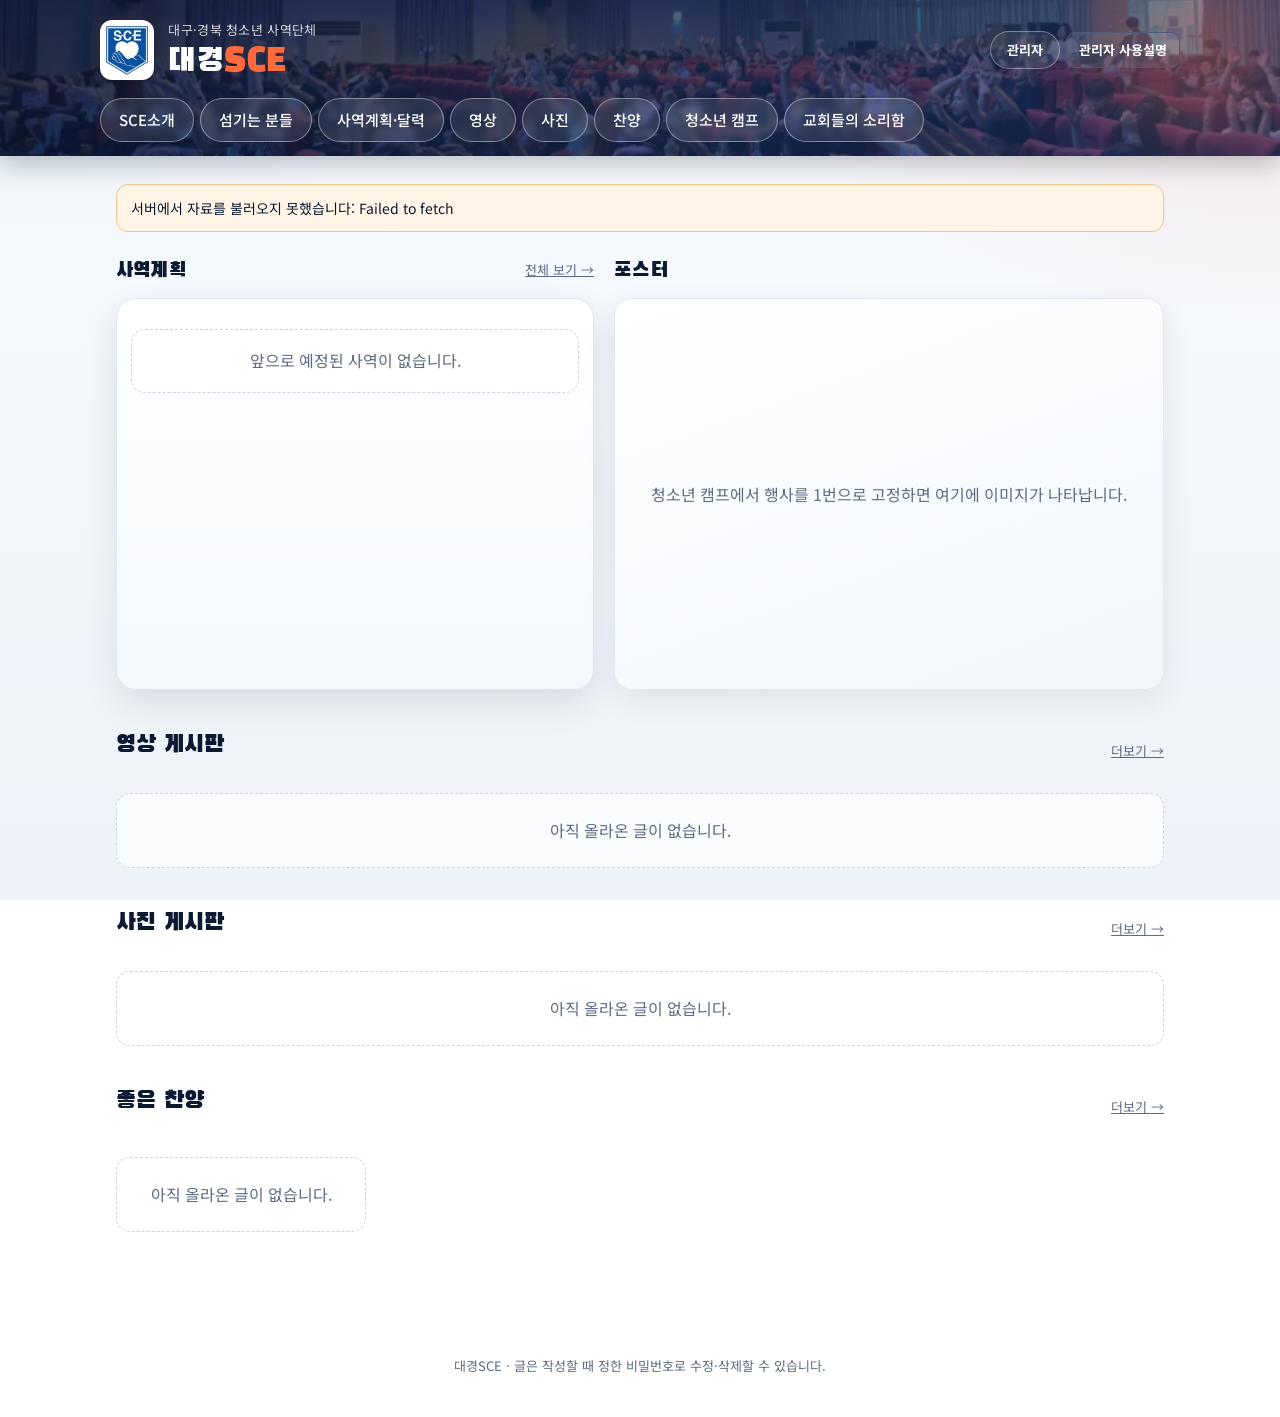
==== commit 84965a69: "Add files via upload" ====
--- a/index.html
+++ b/index.html
@@ -1,362 +1,156 @@
 <!DOCTYPE html>
 <html lang="ko">
 <head>
-<meta charset="UTF-8">
-<meta name="viewport" content="width=device-width, initial-scale=1.0">
-<title>구미은혜로교회 홈페이지</title>
+<meta charset="utf-8">
+<meta name="viewport" content="width=device-width, initial-scale=1">
+<title>대경SCE 청소년 사역 홈페이지</title>
+<link rel="preconnect" href="https://fonts.gstatic.com" crossorigin>
+<link href="https://fonts.googleapis.com/css2?family=Black+Han+Sans&family=Noto+Sans+KR:wght@400;500;700&display=swap" rel="stylesheet">
+<link rel="stylesheet" href="styles.css">
 <style>
-:root{--ink:#2b2a27;--muted:#6f6a60;--line:#e5dfd3;--paper:#fbf9f4;--card:#ffffff;--accent:#7a5c2e;--accent-soft:#f1e9da;}
-*{box-sizing:border-box}
-html{scroll-behavior:smooth}
-body{margin:0;font-family:"Noto Sans KR","Apple SD Gothic Neo","Malgun Gothic",sans-serif;color:var(--ink);background:var(--paper);line-height:1.7}
-a{color:var(--accent)}
-header.site{position:sticky;top:0;z-index:10;background:rgba(251,249,244,.96);backdrop-filter:blur(6px);border-bottom:1px solid var(--line)}
-.wrap{max-width:1080px;margin:0 auto;padding:0 20px}
-.brand{display:flex;align-items:center;justify-content:space-between;height:60px;gap:16px}
-.brand a.logo{text-decoration:none;color:var(--ink)}
-.brand strong{font-size:1.15rem;letter-spacing:-.02em}
-nav ul{list-style:none;display:flex;gap:18px;margin:0;padding:0;flex-wrap:wrap}
-nav a{text-decoration:none;color:var(--ink);font-size:.95rem;padding-bottom:3px;border-bottom:2px solid transparent}
-nav a:hover{color:var(--accent)}
-nav a.current{color:var(--accent);font-weight:600;border-bottom-color:var(--accent)}
-
-.view{display:none}
-.view.active{display:block}
-
-.hero{padding:150px 0 140px;text-align:center;color:#fff;background:linear-gradient(180deg,rgba(18,28,44,.35),rgba(18,28,44,.72)),url(images/church.png) center 40%/cover no-repeat}
-.hero h1{font-size:2.6rem;margin:0 0 14px;letter-spacing:-.03em;text-shadow:0 2px 18px rgba(0,0,0,.35)}
-.hero p{color:#f3ecdf;margin:0 0 30px;font-size:1.1rem;text-shadow:0 1px 10px rgba(0,0,0,.3)}
-.btn{display:inline-block;padding:11px 22px;border-radius:999px;background:var(--accent);color:#fff;text-decoration:none;font-weight:500;border:0;cursor:pointer;font-size:.95rem;font-family:inherit}
-.hero .btn{padding:13px 28px;font-size:1rem;box-shadow:0 8px 24px rgba(0,0,0,.25)}
-
-.page{padding:60px 0 80px;min-height:70vh}
-.page.alt{background:#f6f2ea}
-.page-head{margin-bottom:30px}
-h2{font-size:1.7rem;margin:0 0 6px;letter-spacing:-.02em;position:relative;padding-left:14px}
-h2::before{content:'';position:absolute;left:0;top:.25em;bottom:.25em;width:4px;border-radius:2px;background:var(--accent)}
-.lead{color:var(--muted);margin:0 0 28px}
-h3.sub{font-size:1.2rem;margin:36px 0 14px}
-.grid3{display:grid;grid-template-columns:repeat(auto-fit,minmax(230px,1fr));gap:18px}
-.card{display:block;background:var(--card);border:1px solid var(--line);border-radius:14px;padding:22px;text-decoration:none;color:inherit;transition:transform .2s ease,box-shadow .2s ease}
-.card:hover{transform:translateY(-3px);box-shadow:0 14px 30px rgba(60,40,10,.10)}
-.card h3{margin:0 0 8px;font-size:1.05rem}
-.card p{margin:0;color:var(--muted);font-size:.95rem}
-.photo-wide{width:100%;border-radius:14px;border:1px solid var(--line);margin-bottom:28px;display:block}
-table.times{width:100%;border-collapse:collapse;background:var(--card);border-radius:14px;overflow:hidden;border:1px solid var(--line)}
-table.times th,table.times td{padding:13px 16px;text-align:left;border-bottom:1px solid var(--line);font-size:.97rem}
-table.times th{background:var(--accent-soft);font-weight:600}
-.note{font-size:.85rem;color:var(--muted);margin-top:10px}
-
-.board{background:var(--card);border:1px solid var(--line);border-radius:14px;padding:22px;margin-bottom:8px}
-form.post{display:grid;grid-template-columns:1fr 1fr;gap:10px;margin-bottom:18px}
-form.post .full{grid-column:1/-1}
-form.post input,form.post textarea{width:100%;padding:10px 12px;border:1px solid var(--line);border-radius:10px;font:inherit;background:#fff}
-form.post textarea{min-height:110px;resize:vertical}
-form.post label{font-size:.85rem;color:var(--muted);display:block;margin-bottom:4px}
-.status{font-size:.9rem;color:var(--muted);min-height:1.4em}
-.items{display:grid;gap:12px}
-.item{border:1px solid var(--line);border-radius:12px;padding:14px 16px;background:#fff;transition:box-shadow .2s ease}
-.item:hover{box-shadow:0 8px 20px rgba(60,40,10,.08)}
-.item .t{font-weight:600}
-.item .m{font-size:.82rem;color:var(--muted);margin-top:2px}
-.item .b{white-space:pre-wrap;margin-top:8px;font-size:.95rem}
-.thumbs{display:grid;grid-template-columns:repeat(auto-fill,minmax(170px,1fr));gap:12px;margin-top:6px}
-.thumbs a{display:block;border-radius:10px;overflow:hidden;border:1px solid var(--line);aspect-ratio:4/3;background:#eee}
-.thumbs img{width:100%;height:100%;object-fit:cover;display:block}
-.banner{padding:12px 16px;background:#fff7e6;border:1px solid #ecd9ad;border-radius:10px;color:#6b5320;font-size:.92rem;margin-bottom:16px}
-.empty{color:var(--muted);font-size:.95rem;padding:10px 0}
-footer{padding:36px 0;color:var(--muted);font-size:.9rem;border-top:1px solid var(--line);text-align:center}
-@media(max-width:640px){.hero h1{font-size:1.85rem}.hero{padding:110px 0 100px}form.post{grid-template-columns:1fr}nav ul{gap:12px}}
+.admin-pair{display:flex;align-items:center;gap:6px;flex-wrap:wrap}
+.guide-btn{background:rgba(255,255,255,.08);color:#fff;border:1px solid #4a5a78;border-radius:9px;padding:7px 12px;font:inherit;font-size:13px;font-weight:700;cursor:pointer}
+.guide-btn:hover{background:rgba(255,255,255,.18)}
+.guide{position:fixed;top:120px;right:20px;left:auto;margin:0;width:min(440px,calc(100vw - 24px));max-height:70vh;padding:0;border:1px solid #c9d3e6;border-radius:14px;background:#fff;color:#0b1a33;box-shadow:0 18px 40px rgba(8,20,42,.28);overflow:hidden;z-index:2147483000}
+.guide[open]{display:flex;flex-direction:column}
+dialog.guide:not([open]){display:none!important}
+.guide-head{display:flex;align-items:center;justify-content:space-between;gap:10px;padding:10px 14px;background:linear-gradient(135deg,#0b1f3f,#1b3a6b);color:#fff;cursor:move;user-select:none;touch-action:none}
+.guide-head strong{font-size:15px}
+.guide-close{background:#ff6a3d;color:#fff;border:0;border-radius:8px;padding:6px 12px;font-weight:700;cursor:pointer}
+.guide-body{padding:14px 16px;overflow-y:auto;font-size:14px;line-height:1.6;color:#0b1a33}
+.guide-body pre{margin:0;white-space:pre-wrap;word-break:keep-all;font-family:inherit}
+.ytwrap{position:relative;width:100%;padding-top:56.25%;border-radius:14px;overflow:hidden;background:#000;margin-bottom:12px}
+.ytwrap iframe{position:absolute;inset:0;width:100%;height:100%;border:0}
+.vviewer{background:#fff;border:1px solid #e4ebf5;border-radius:18px;padding:16px;margin-bottom:14px}
+.vplayer h3{margin:4px 0 6px}
+.vpick.on{border-color:#ff6a3d;box-shadow:0 0 0 2px rgba(255,106,61,.25)}
+/* 기기별 화면 구성: 컴퓨터(기본) · 태블릿 · 스마트폰. 접속한 기기의 가로 폭을 읽어 자동으로 맞춥니다 */
+html{-webkit-text-size-adjust:100%;text-size-adjust:100%}
+img,iframe,video{max-width:100%}
+/* 태블릿 (768px ~ 1023px) */
+@media (max-width:1023px){
+  main{padding:22px 16px 60px}
+  .logo{height:52px}
+  .brand h1{font-size:28px}
+  .cards{grid-template-columns:repeat(auto-fill,minmax(210px,1fr))}
+  .evwrap{grid-template-columns:1fr}
+  .split{grid-template-columns:1fr}
+  .team-grid{grid-template-columns:repeat(auto-fill,minmax(190px,1fr))}
+}
+/* 스마트폰 (767px 이하) */
+@media (max-width:767px){
+  :root{--boxH:auto}
+  header{padding:14px 12px 0}
+  .brand{flex-direction:column;align-items:flex-start;gap:10px}
+  .brand h1{font-size:26px}
+  .logo{height:46px}
+  .brand .tag{font-size:12px}
+  .admin-pair{width:100%}
+  .admin-pair .btn,.admin-pair .guide-btn{flex:1 1 auto;text-align:center}
+  nav{margin-top:12px;padding-bottom:12px;gap:6px}
+  nav a{padding:8px 14px;font-size:14px;flex:none}
+  main{padding:18px 12px 48px}
+  .homeTop,.split,.row2,.row3,.grow,.evwrap{grid-template-columns:1fr}
+  .grow button{grid-column:auto}
+  .cards{grid-template-columns:1fr}
+  .team-grid{grid-template-columns:1fr 1fr}
+  .stat{grid-template-columns:1fr 1fr}
+  .calhead,.calgrid{gap:3px}
+  .overlay{padding:16px 8px}
+  .panel{padding:18px 16px}
+  .hero{padding:24px 18px}
+  .hero h2{font-size:26px}
+  .guide{left:8px!important;right:8px!important;top:auto!important;bottom:8px!important;width:auto!important;max-height:62vh}
+  footer{padding:0 12px 32px}
+}
+.car{overflow:hidden;position:relative;margin:0 -7px}
+.car-track{display:flex;transition:transform .7s ease;will-change:transform}
+.car-item{flex:0 0 33.3333%;max-width:33.3333%;min-width:0;padding:0 7px;box-sizing:border-box}
+.car-item .card{height:100%}
+.car-item img{width:100%;height:130px;object-fit:cover;border-radius:12px}
+.car-item h3{font-size:15px;white-space:nowrap;overflow:hidden;text-overflow:ellipsis}
 </style>
 </head>
 <body>
-
-<header class="site">
-  <div class="wrap brand">
-    <a class="logo" href="#home"><strong>구미은혜로교회</strong></a>
-    <nav>
-      <ul>
-        <li><a href="#about">교회소개</a></li>
-        <li><a href="#worship">예배안내</a></li>
-        <li><a href="#bulletin">주보</a></li>
-        <li><a href="#photo">사진</a></li>
-        <li><a href="#music">음악</a></li>
-        <li><a href="#articles">좋은 글</a></li>
-        <li><a href="#files">파일공유</a></li>
-        <li><a href="#visit">오시는 길</a></li>
-      </ul>
-    </nav>
-  </div>
-</header>
-
-<main>
-
-<section class="view" data-view="home">
-  <div class="hero">
-    <div class="wrap">
-      <h1>구미은혜로교회에 오신 것을 환영합니다</h1>
-      <p>하나님의 은혜 안에서 함께 예배하고, 나누고, 세워져 가는 공동체입니다.</p>
-      <a class="btn" href="#worship">예배 안내 보기</a>
+<header>
+  <div class="brand">
+    <a class="home" href="#home" aria-label="처음으로">
+      <img class="logo" src="로고45.png" alt="SCE 로고">
+      <div>
+        <p class="tag">대구·경북 청소년 사역단체</p>
+        <h1>대경<span>SCE</span></h1>
+      </div>
+    </a>
+    <div class="admin-pair">
+    <button class="btn ghost small" id="adminBtn" data-act="adminOpen" style="color:#fff;border-color:#4a5a78">관리자</button>
+    <button type="button" class="guide-btn" id="guideBtn">관리자 사용설명</button>
     </div>
   </div>
-  <div class="page alt">
-    <div class="wrap">
-      <div class="grid3">
-        <a class="card" href="#about"><h3>교회 소개</h3><p>비전과 섬기는 사역을 소개합니다.</p></a>
-        <a class="card" href="#worship"><h3>예배 안내</h3><p>주일과 기도회 시간을 확인하세요.</p></a>
-        <a class="card" href="#bulletin"><h3>주보</h3><p>매주 주보를 내려받을 수 있습니다.</p></a>
-        <a class="card" href="#photo"><h3>사진</h3><p>교회의 소중한 순간을 함께 봅니다.</p></a>
-        <a class="card" href="#music"><h3>음악</h3><p>찬양과 음악 링크를 나눕니다.</p></a>
-        <a class="card" href="#articles"><h3>좋은 글</h3><p>마음에 남는 글과 묵상을 나눕니다.</p></a>
-        <a class="card" href="#files"><h3>파일 공유</h3><p>문서와 파일을 함께 나눕니다.</p></a>
-        <a class="card" href="#visit"><h3>오시는 길</h3><p>주소와 연락처를 안내합니다.</p></a>
-      </div>
-    </div>
+  <nav id="nav" aria-label="메뉴">
+    <a href="#intro" data-route="intro">SCE소개</a>
+    <a href="#people" data-route="people">섬기는 분들</a>
+    <a href="#plan" data-route="plan">사역계획·달력</a>
+    <a href="#videos" data-route="videos">영상</a>
+    <a href="#photos" data-route="photos">사진</a>
+    <a href="#songs" data-route="songs">찬양</a>
+    <a href="#camp" data-route="camp">청소년 캠프</a>
+    <a href="#voice" data-route="voice">교회들의 소리함</a>
+  </nav>
+</header>
+<main>
+  <div id="dbNotice"></div>
+  <div id="view" aria-live="polite"></div>
+</main>
+<footer>대경SCE · 글은 작성할 때 정한 비밀번호로 수정·삭제할 수 있습니다.</footer>
+
+<div class="overlay" id="overlay" role="dialog" aria-modal="true"><div class="panel" id="panel"></div></div>
+<dialog class="guide" id="guide" aria-label="관리자 사용방법">
+  <div class="guide-head" id="guideHead">
+    <strong>관리자 사용방법</strong>
+    <button type="button" class="guide-close" id="guideClose" aria-label="닫기">닫기</button>
   </div>
-</section>
+  <div class="guide-body">
+<pre>1. 메인창에 포스터 띄우기
+1) 사역계획·달력에 기초안으로 일정 잡기 - 관리자 비밀번호로 로그인
+2) 그러면 자동으로 "청소년 캠프"에 행사 등록됨
+3) 일반 행사이면 뒤로 가서 나타나고, 그 행사들 가운데
+   가장 핵심 되는 행사 위에 마우스를 올리면 "1번으로 등록"이라는
+   안내 문구가 나옵니다. 클릭하면 그 행사가 1번으로 등록됩니다.
+4) 그 행사의 하위 메뉴가 아래쪽에 나타나면 "편집하기"를 눌러
+   행사 자세한 내용을 남기고, 전단이나 포스터 이미지를 업로드하면
+   메인화면에 행사가 그대로 나타나게 됩니다.
 
-<section class="view page" data-view="about">
-  <div class="wrap">
-    <div class="page-head">
-      <h2>교회 소개</h2>
-      <p class="lead">말씀과 기도로 세워지는 교회</p>
-    </div>
-    <img class="photo-wide" src="images/church.png" alt="구미은혜로교회 조감도">
-    <div class="grid3">
-      <div class="card"><h3>우리의 비전</h3><p>복음: 성경통독 30독 · 예배: 성령충만한 예배 · 전도: 30명의 현장예배 · 교육: 예수님의 제자 되기 · 선교: 섬김의 현장을 허락해 주소서</p></div>
-      <div class="card"><h3>담임목사 백성현</h3><p>전도사 김명길과 함께 섬기고 있습니다. [인사말을 여기에 입력하세요]</p></div>
-      <div class="card"><h3>섬기는 사역</h3><p>새벽·금요·수요 기도회, 주일학교·중고등부·청년회, 파송 선교사 기도와 후원, 지역 섬김 사역을 함께합니다.</p></div>
-      <div class="card"><h3>헌금 계좌</h3><p>농협 351-0985-0331-13<br>(예금주: 구미은혜로교회)</p></div>
-    </div>
+2. 자동 조편성표와 숙소배정표는 관리자 비밀번호로 로그인해야 보입니다</pre>
   </div>
-</section>
+</dialog>
+<div class="toast" id="toast" role="status"></div>
 
-<section class="view page alt" data-view="worship">
-  <div class="wrap">
-    <div class="page-head">
-      <h2>예배 안내</h2>
-      <p class="lead">함께 예배드리는 시간입니다.</p>
-    </div>
-    <table class="times">
-      <tr><th>예배</th><th>시간</th><th>장소</th></tr>
-      <tr><td>새벽기도회</td><td>매일 오전 5시 30분 (토요일 포함)</td><td>[장소 확인]</td></tr>
-      <tr><td>주일학교</td><td>주일 오전 9시 30분</td><td>[장소 확인]</td></tr>
-      <tr><td>주일 오전 예배</td><td>주일 오전 11시</td><td>[장소 확인]</td></tr>
-      <tr><td>주일 오후 예배</td><td>주일 오후 2시</td><td>[장소 확인]</td></tr>
-      <tr><td>수요 예배</td><td>수요일 저녁 7시 30분</td><td>[장소 확인]</td></tr>
-    </table>
-    <p class="note">* 예배 시간은 교회 간판과 주보를 기준으로 했으며, 장소는 확인이 필요합니다.</p>
-
-    <h3 class="sub">2026년 3/4분기 일정</h3>
-    <div class="grid3">
-      <div class="card"><h3>11월 15일 (주일)</h3><p>추수감사주일</p></div>
-      <div class="card"><h3>11월 21일 (토)</h3><p>성도 자녀 결혼식 · 오후 5시 (교회 출발 오후 4시)</p></div>
-      <div class="card"><h3>11월 22일 (주일)</h3><p>오후 예배는 구미노회 40주년 선교기념대회 · 오후 3시 (구미상모교회)</p></div>
-      <div class="card"><h3>11월 29일 (주일)</h3><p>성례주일</p></div>
-      <div class="card"><h3>12월 6일 (주일)</h3><p>성탄트리 점등식</p></div>
-    </div>
-  </div>
-</section>
-
-<section class="view page" data-view="bulletin">
-  <div class="wrap">
-    <div class="page-head">
-      <h2>주보</h2>
-      <p class="lead">주보 파일(이미지 또는 PDF)을 올리고 내려받을 수 있습니다.</p>
-    </div>
-    <div class="board" data-board="bulletin"></div>
-  </div>
-</section>
-
-<section class="view page alt" data-view="photo">
-  <div class="wrap">
-    <div class="page-head">
-      <h2>사진 게시판</h2>
-      <p class="lead">교회 행사와 일상의 사진을 나눠 주세요.</p>
-    </div>
-    <div class="board" data-board="photo"></div>
-  </div>
-</section>
-
-<section class="view page" data-view="music">
-  <div class="wrap">
-    <div class="page-head">
-      <h2>음악 게시판</h2>
-      <p class="lead">찬양과 음악 링크를 함께 나눠 주세요.</p>
-    </div>
-    <div class="board" data-board="music"></div>
-  </div>
-</section>
-
-<section class="view page alt" data-view="articles">
-  <div class="wrap">
-    <div class="page-head">
-      <h2>좋은 글 게시판</h2>
-      <p class="lead">마음에 남는 글과 묵상을 나눠 주세요.</p>
-    </div>
-    <div class="board" data-board="articles"></div>
-  </div>
-</section>
-
-<section class="view page" data-view="files">
-  <div class="wrap">
-    <div class="page-head">
-      <h2>파일 공유 게시판</h2>
-      <p class="lead">문서와 파일을 첨부해 함께 공유할 수 있습니다.</p>
-    </div>
-    <div class="board" data-board="files"></div>
-  </div>
-</section>
-
-<section class="view page alt" data-view="visit">
-  <div class="wrap">
-    <div class="page-head">
-      <h2>오시는 길</h2>
-      <p class="lead">언제나 환영합니다.</p>
-    </div>
-    <div class="grid3">
-      <div class="card"><h3>주소</h3><p>39229 구미시 금오시장로8길 20</p></div>
-      <div class="card"><h3>연락처</h3><p>070-7138-0691</p></div>
-      <div class="card"><h3>주차 안내</h3><p>[주차 안내를 입력하세요]</p></div>
-    </div>
-  </div>
-</section>
-
-</main>
-
-<footer>
-  <div class="wrap">구미은혜로교회 · 39229 구미시 금오시장로8길 20 · 070-7138-0691<br>© 구미은혜로교회. All rights reserved.</div>
-</footer>
-
+<script src="app.js"></script>
+<script src="camp.js"></script>
 <script>
 (function(){
-  /* ★ 설정: 구글 Apps Script 배포 후 받은 '웹 앱 URL'을 아래에 붙여 넣으세요. */
-  const API_URL = 'PASTE_APPS_SCRIPT_WEB_APP_URL_HERE';
-
-  /* ---------- 페이지 전환 (#about, #worship 등) ---------- */
-  const VIEWS = ['home','about','worship','bulletin','photo','music','articles','files','visit'];
-  function route(){
-    let name = (location.hash || '').slice(1);
-    if(!VIEWS.includes(name)) name = 'home';
-    document.querySelectorAll('.view').forEach(v => v.classList.toggle('active', v.dataset.view === name));
-    document.querySelectorAll('nav a').forEach(a => a.classList.toggle('current', a.getAttribute('href') === '#' + name));
-    window.scrollTo(0, 0);
-  }
-  window.addEventListener('hashchange', route);
-  route();
-
-  /* ---------- 게시판 ---------- */
-  const BOARDS = {
-    bulletin:{fields:['title','author','file'], accept:'image/*,application/pdf', titleLabel:'주보 제목 (예: 2026년 11월 15일 주보)'},
-    photo:{fields:['title','author','file'], accept:'image/*', titleLabel:'사진 제목'},
-    music:{fields:['title','author','link','body'], titleLabel:'곡명'},
-    articles:{fields:['title','author','body'], titleLabel:'글 제목'},
-    files:{fields:['title','author','file'], accept:'*/*', titleLabel:'파일 제목'}
-  };
-  const LABELS = {author:'작성자', link:'음악 링크 (URL)', body:'내용 / 메모', file:'첨부 파일 (최대 10MB)'};
-
-  const esc = s => String(s ?? '').replace(/[&<>"']/g, c => ({'&':'&amp;','<':'&lt;','>':'&gt;','"':'&quot;',"'":'&#39;'}[c]));
-  const fmt = ts => ts ? new Date(Number(ts)).toLocaleString('ko-KR',{timeZone:'Asia/Seoul',year:'numeric',month:'2-digit',day:'2-digit',hour:'2-digit',minute:'2-digit'}) : '';
-  const isImage = t => (t||'').startsWith('image/');
-  const configured = API_URL && !API_URL.startsWith('PASTE_');
-
-  function mountBoard(el){
-    const id = el.dataset.board, cfg = BOARDS[id];
-    el.innerHTML = `
-      <div class="status" data-role="status"></div>
-      <form class="post" data-role="form">
-        <div><label>${cfg.titleLabel}</label><input name="title" required maxlength="120"></div>
-        ${cfg.fields.includes('author') ? `<div><label>${LABELS.author}</label><input name="author" maxlength="40"></div>` : ''}
-        ${cfg.fields.includes('link') ? `<div class="full"><label>${LABELS.link}</label><input name="link" type="url" placeholder="https://..."></div>` : ''}
-        ${cfg.fields.includes('body') ? `<div class="full"><label>${LABELS.body}</label><textarea name="body" maxlength="5000"></textarea></div>` : ''}
-        ${cfg.fields.includes('file') ? `<div class="full"><label>${LABELS.file}</label><input name="file" type="file" ${cfg.accept?`accept="${cfg.accept}"`:''}></div>` : ''}
-        <div class="full"><button class="btn" type="submit">등록하기</button></div>
-      </form>
-      <div class="items" data-role="items"><div class="empty">불러오는 중…</div></div>`;
-    return el;
-  }
-
-  function render(el, rows){
-    const id = el.dataset.board, items = el.querySelector('[data-role="items"]');
-    if(!rows.length){ items.innerHTML = '<div class="empty">아직 등록된 글이 없습니다.</div>'; return; }
-    if(id === 'photo'){
-      const thumbs = rows.filter(r => r.fileUrl).map(r =>
-        `<a href="${esc(r.fileUrl)}" target="_blank" rel="noopener" title="${esc(r.title)}"><img src="${esc(r.fileUrl)}" alt="${esc(r.title)}" loading="lazy"></a>`).join('');
-      items.innerHTML = `<div class="thumbs">${thumbs}</div>` +
-        rows.map(r => `<div class="item"><div class="t">${esc(r.title)}</div><div class="m">${esc(r.author)} · ${fmt(r.createdAt)}</div></div>`).join('');
-      return;
-    }
-    items.innerHTML = rows.map(r => {
-      let extra = '';
-      if(r.link) extra += `<div class="b"><a href="${esc(r.link)}" target="_blank" rel="noopener">${esc(r.link)}</a></div>`;
-      if(r.fileUrl) extra += isImage(r.fileType)
-        ? `<div class="b"><a href="${esc(r.fileUrl)}" target="_blank" rel="noopener"><img src="${esc(r.fileUrl)}" alt="" style="max-width:100%;border-radius:8px"></a></div>`
-        : `<div class="b">📎 <a href="${esc(r.fileUrl)}" target="_blank" rel="noopener">${esc(r.fileName || '첨부 파일 내려받기')}</a></div>`;
-      if(r.body) extra += `<div class="b">${esc(r.body)}</div>`;
-      return `<div class="item"><div class="t">${esc(r.title)}</div><div class="m">${esc(r.author)} · ${fmt(r.createdAt)}</div>${extra}</div>`;
-    }).join('');
-  }
-
-  const readFileBase64 = file => new Promise((resolve, reject) => {
-    const reader = new FileReader();
-    reader.onload = () => resolve(String(reader.result).split(',')[1]);
-    reader.onerror = reject;
-    reader.readAsDataURL(file);
+  var g=document.getElementById('guide'),head=document.getElementById('guideHead'),btn=document.getElementById('guideBtn'),close=document.getElementById('guideClose');
+  if(!g||!btn)return;
+  btn.addEventListener('click',function(){ if(g.open){g.close();} else {g.show();} });
+  close.addEventListener('click',function(){ g.close(); });
+  var drag=null;
+  head.addEventListener('pointerdown',function(e){
+    if(e.target===close)return;
+    var r=g.getBoundingClientRect();
+    drag={dx:e.clientX-r.left,dy:e.clientY-r.top};
+    g.style.right='auto';g.style.left=r.left+'px';g.style.top=r.top+'px';
+    head.setPointerCapture(e.pointerId);
+    e.preventDefault();
   });
-
-  async function loadBoard(el){
-    const id = el.dataset.board, items = el.querySelector('[data-role="items"]');
-    try{
-      const res = await fetch(`${API_URL}?board=${encodeURIComponent(id)}`);
-      const rows = await res.json();
-      if(rows.error) throw new Error(rows.error);
-      render(el, rows);
-    }catch(err){
-      console.error(err);
-      items.innerHTML = '<div class="empty">글을 불러오지 못했습니다. 잠시 후 새로고침해 주세요.</div>';
-    }
-  }
-
-  function wireForm(el){
-    const id = el.dataset.board, form = el.querySelector('[data-role="form"]'), status = el.querySelector('[data-role="status"]');
-    if(!configured){
-      status.innerHTML = '<div class="banner">게시판 연결 설정이 필요합니다 (index.html 의 API_URL).</div>';
-      return;
-    }
-    form.addEventListener('submit', async e => {
-      e.preventDefault();
-      const fd = new FormData(form);
-      const payload = { board: id };
-      ['title','author','link','body'].forEach(k => { const v = (fd.get(k) || '').toString().trim(); if(v) payload[k] = v; });
-      const file = fd.get('file');
-      try{
-        status.textContent = '등록 중…';
-        if(file && file.size){
-          if(file.size > 10 * 1024 * 1024){ status.textContent = '파일은 10MB 이하만 올릴 수 있습니다.'; return; }
-          payload.fileName = file.name;
-          payload.fileType = file.type || 'application/octet-stream';
-          payload.fileData = await readFileBase64(file);
-        }
-        // text/plain 으로 보내야 브라우저의 사전 요청(CORS) 없이 Apps Script 로 전달됩니다.
-        const res = await fetch(API_URL, { method:'POST', headers:{'Content-Type':'text/plain;charset=utf-8'}, body: JSON.stringify(payload) });
-        const out = await res.json();
-        if(!out.ok) throw new Error(out.error || 'failed');
-        form.reset();
-        status.textContent = '등록되었습니다.';
-        loadBoard(el);
-      }catch(err){
-        console.error(err);
-        status.textContent = '등록에 실패했습니다. 잠시 후 다시 시도해 주세요.';
-      }
-    });
-  }
-
-  const boardEls = [...document.querySelectorAll('.board[data-board]')].map(mountBoard);
-  boardEls.forEach(wireForm);
-  boardEls.forEach(el => {
-    if(configured) loadBoard(el);
-    else el.querySelector('[data-role="items"]').innerHTML = '<div class="empty">표시할 글이 없습니다.</div>';
+  head.addEventListener('pointermove',function(e){
+    if(!drag)return;
+    var w=g.offsetWidth,hh=g.offsetHeight;
+    g.style.left=Math.min(Math.max(0,e.clientX-drag.dx),window.innerWidth-w)+'px';
+    g.style.top=Math.min(Math.max(0,e.clientY-drag.dy),window.innerHeight-hh)+'px';
   });
+  function endDrag(){drag=null;}
+  head.addEventListener('pointerup',endDrag);
+  head.addEventListener('pointercancel',endDrag);
 })();
 </script>
 </body>
--- a/styles.css
+++ b/styles.css
@@ -0,0 +1,217 @@
+/* 대경SCE 홈페이지 스타일: 남색 바탕 + 주황 포인트 + 하늘색 보조색 */
+:root{
+  --ink:#0b1a33;--ink2:#17305a;--paper:#f4f7fb;--sun:#ff6a3d;--sun2:#ff8c5f;--sky:#1b9bb5;
+  --line:#e2e8f2;--muted:#5d6b84;--card:#ffffff;
+  --display:"Black Han Sans","Noto Sans KR",sans-serif;--body:"Noto Sans KR",system-ui,sans-serif;
+  --shadow:0 10px 30px rgba(11,26,51,.08);--boxH:392px;
+}
+*{box-sizing:border-box}
+html,body{margin:0;color:var(--ink);font-family:var(--body);color-scheme:light}
+body{
+  line-height:1.6;font-size:16px;min-height:100vh;
+  background:
+    radial-gradient(1000px 520px at 0% -8%,rgba(27,155,181,.14),transparent 60%),
+    radial-gradient(900px 480px at 100% 4%,rgba(255,106,61,.13),transparent 58%),
+    linear-gradient(180deg,#f7f9fd 0%,#eef3f9 100%);
+  background-attachment:fixed;
+}
+/* ---------- 머리글 ---------- */
+header{
+  background:linear-gradient(120deg,#08142a 0%,#14294f 60%,#1d3a6b 100%);
+  color:#fff;padding:20px 16px 0;position:relative;overflow:hidden;
+  background:linear-gradient(120deg,rgba(8,20,42,.82) 0%,rgba(20,41,79,.72) 60%,rgba(29,58,107,.6) 100%),url('header-bg.png') center 40%/cover no-repeat;
+  box-shadow:0 8px 24px rgba(8,20,42,.25);
+}
+header::after{content:"";position:absolute;right:-80px;top:-120px;width:320px;height:320px;border-radius:50%;background:radial-gradient(circle,rgba(255,106,61,.35),transparent 65%);pointer-events:none}
+.brand{max-width:1080px;margin:0 auto;display:flex;align-items:center;justify-content:space-between;gap:12px;flex-wrap:wrap;position:relative;z-index:1}
+.home{display:flex;align-items:center;gap:14px;color:#fff;text-decoration:none}
+.logo{height:60px;width:auto;border-radius:12px;background:#fff;padding:4px;flex:none;box-shadow:0 6px 18px rgba(0,0,0,.25)}
+.brand h1{font-family:var(--display);font-size:32px;margin:0;font-weight:400;letter-spacing:.5px;line-height:1.1}
+.brand h1 span{color:var(--sun)}
+.brand .tag{font-size:13px;opacity:.8;margin:0 0 4px;letter-spacing:.3px}
+#adminBtn{border-radius:999px !important;padding:8px 16px !important;background:rgba(255,255,255,.08) !important;border:1px solid rgba(255,255,255,.35) !important;color:#fff !important}
+#adminBtn:hover{background:rgba(255,255,255,.18) !important}
+/* 메뉴 */
+nav{max-width:1080px;margin:18px auto 0;display:flex;gap:6px;overflow-x:auto;scrollbar-width:none;position:relative;z-index:1;padding-bottom:14px}
+nav::-webkit-scrollbar{display:none}
+nav a{
+  color:#fff;text-decoration:none;padding:9px 18px;border-radius:999px;white-space:nowrap;font-weight:500;font-size:15px;
+  background:rgba(255,255,255,.1);border:1px solid rgba(255,255,255,.4);
+  backdrop-filter:blur(3px);-webkit-backdrop-filter:blur(3px);
+  transition:background .25s,border-color .25s,transform .15s,box-shadow .25s,color .25s;
+}
+/* 1차 변화: 마우스를 올리면 밝아지고 살짝 떠오릅니다 */
+nav a:hover{background:rgba(255,255,255,.26);border-color:#fff;transform:translateY(-2px);box-shadow:0 6px 16px rgba(0,0,0,.25)}
+nav a:active{transform:scale(.96)}
+/* 2차 변화: 클릭해서 열린 메뉴는 주황색으로 채워집니다 */
+nav a[aria-current="page"]{background:linear-gradient(90deg,var(--sun),var(--sun2));border-color:transparent;font-weight:700;box-shadow:0 8px 20px rgba(255,106,61,.4);transform:none}
+nav a[aria-current="page"]:hover{background:linear-gradient(90deg,#ff7a4d,#ff9b6e)}
+:focus-visible{outline:3px solid var(--sky);outline-offset:2px}
+/* ---------- 본문 ---------- */
+main{max-width:1080px;margin:0 auto;padding:28px 16px 72px}
+section{margin-bottom:36px}
+h2{font-family:var(--display);font-weight:400;font-size:24px;margin:0 0 12px;text-wrap:balance;letter-spacing:.2px}
+h3{font-size:17px;margin:0 0 6px;text-wrap:balance;font-weight:700}
+.bar{display:flex;align-items:center;justify-content:space-between;gap:12px;flex-wrap:wrap;margin-bottom:8px}
+.hint{color:var(--muted);font-size:14px;margin:0 0 16px}
+.empty{color:var(--muted);padding:24px;background:rgba(255,255,255,.7);border:1px dashed #c8d3e3;border-radius:14px;text-align:center}
+.meta{color:var(--muted);font-size:13px;margin:0}
+.ell{white-space:nowrap;overflow:hidden;text-overflow:ellipsis;min-width:0}
+/* 소개 머리 */
+.hero{background:linear-gradient(135deg,#0b1a33,#1c3a6e);color:#fff;border-radius:22px;padding:40px 32px;margin-bottom:30px;position:relative;overflow:hidden;box-shadow:var(--shadow)}
+.hero::before{content:"";position:absolute;right:-60px;bottom:-90px;width:300px;height:300px;border-radius:50%;background:radial-gradient(circle,rgba(255,106,61,.5),transparent 68%)}
+.hero .kicker{color:var(--sun2);font-weight:700;margin:0 0 8px;letter-spacing:2px;font-size:13px;position:relative}
+.hero h2{font-size:40px;margin:0 0 14px;color:#fff;position:relative;line-height:1.25}
+.hero p{max-width:60ch;margin:0;opacity:.9;position:relative}
+/* 카드 */
+.cards{display:grid;grid-template-columns:repeat(auto-fill,minmax(240px,1fr));gap:16px}
+.card{background:var(--card);border:1px solid var(--line);border-radius:18px;padding:18px;cursor:pointer;display:flex;flex-direction:column;gap:6px;min-width:0;box-shadow:0 2px 10px rgba(11,26,51,.04);transition:transform .2s,box-shadow .2s,border-color .2s}
+.card:hover{border-color:#b9d9e4;transform:translateY(-2px);box-shadow:var(--shadow)}
+.card img{width:100%;height:170px;object-fit:cover;border-radius:12px;max-width:100%}
+.excerpt{margin:0;color:#34405a;font-size:14px;overflow:hidden;display:-webkit-box;-webkit-line-clamp:3;-webkit-box-orient:vertical}
+.role{display:inline-block;background:var(--ink2);color:#fff;border-radius:999px;font-size:12px;padding:3px 11px;margin-bottom:6px;align-self:flex-start;font-weight:700}
+.role.sun{background:linear-gradient(90deg,var(--sun),var(--sun2))}
+.role.sky{background:var(--sky)}
+/* 탭 */
+.tabs{display:flex;gap:8px;flex-wrap:wrap;margin-bottom:18px}
+.tabs button{background:#fff;border:1px solid var(--line);border-radius:999px;padding:8px 16px;font:inherit;font-weight:500;cursor:pointer;color:var(--ink);transition:all .2s;box-shadow:0 1px 3px rgba(11,26,51,.04)}
+.tabs button:hover{border-color:var(--sky);color:var(--sky)}
+.tabs button[aria-pressed="true"]{background:linear-gradient(90deg,var(--sky),#2fb5cf);border-color:transparent;color:#fff;font-weight:700;box-shadow:0 6px 16px rgba(27,155,181,.3)}
+/* 버튼 */
+.btn{background:linear-gradient(90deg,var(--sun),var(--sun2));color:#fff;border:0;border-radius:10px;padding:10px 18px;font:inherit;font-weight:700;cursor:pointer;text-decoration:none;display:inline-block;box-shadow:0 6px 14px rgba(255,106,61,.28);transition:transform .15s,filter .2s}
+.btn:hover{filter:brightness(1.05);transform:translateY(-1px)}
+.btn:disabled{opacity:.45;cursor:default;transform:none;box-shadow:none}
+.btn.ghost{background:#fff;color:var(--ink);border:1px solid var(--line);box-shadow:none}
+.btn.ghost:hover{border-color:var(--sky);color:var(--sky)}
+.btn.dark{background:linear-gradient(90deg,#0b1a33,#1c3a6e);box-shadow:0 6px 14px rgba(11,26,51,.25)}
+.btn.small{padding:7px 12px;font-size:13px;border-radius:9px}
+/* SCE소개 버튼 */
+.hero .ibtns{display:flex;flex-wrap:wrap;gap:10px;margin-top:24px;position:relative}
+.ibtn{background:rgba(255,255,255,.1);color:#fff;border:1px solid rgba(255,255,255,.35);border-radius:999px;padding:10px 18px;font:inherit;font-weight:700;cursor:pointer;transition:all .2s;font-family:var(--display);font-weight:400;font-size:16px;letter-spacing:.3px}
+.ibtn:hover{background:rgba(255,255,255,.2);transform:translateY(-1px)}
+.ibtn[aria-pressed="true"]{background:linear-gradient(90deg,var(--sun),var(--sun2));border-color:transparent;box-shadow:0 8px 18px rgba(255,106,61,.35)}
+.introbox{background:#fff;border:1px solid var(--line);border-radius:18px;padding:22px;margin-bottom:36px;box-shadow:var(--shadow)}
+/* 함께 하는 단체 */
+.linkgrid{display:grid;grid-template-columns:repeat(auto-fill,minmax(200px,1fr));gap:14px}
+.linkgrid a,.linkgrid span{display:block;background:#fff;border:1px solid var(--line);border-radius:16px;padding:16px;text-decoration:none;color:var(--ink);font-weight:700;box-shadow:0 2px 10px rgba(11,26,51,.04);transition:all .2s}
+.linkgrid a:hover{border-color:var(--sky);transform:translateY(-2px);box-shadow:var(--shadow)}
+.linkgrid .off{color:var(--muted);border-style:dashed;box-shadow:none}
+/* 표 */
+.table-wrap{overflow-x:auto;background:#fff;border:1px solid var(--line);border-radius:16px;box-shadow:0 2px 10px rgba(11,26,51,.04)}
+table{border-collapse:collapse;width:100%;font-size:14px}
+th,td{padding:10px 12px;border-bottom:1px solid var(--line);text-align:left;white-space:nowrap}
+th{background:#f0f5fb;font-weight:700;color:var(--ink2)}
+/* 게시판 표 */
+table.board td{white-space:normal}
+table.board .brow{cursor:pointer;transition:background .15s}
+table.board .brow:hover{background:#f3f8fc}
+table.board .brow td{font-weight:500}
+table.board .num{color:var(--muted);width:64px;text-align:center}
+table.board .ttl{min-width:220px}
+table.board .rrow td{background:#fbfdff;font-size:14px;color:#34405a;padding-top:4px;border-top:0;cursor:pointer}
+table.board .rrow:hover td{background:#eef7fb}
+table.board .rtag{color:var(--sky);font-weight:700}
+table.board .rbadge{display:inline-block;background:var(--sky);color:#fff;border-radius:999px;font-size:11px;padding:1px 8px;margin-right:6px;vertical-align:middle}
+table.board .nil{text-align:center;color:var(--muted);padding:24px}
+/* 입력 */
+input,select,textarea{font:inherit;padding:10px 12px;border:1px solid #c5cfdf;border-radius:10px;background:#fff;color:var(--ink);width:100%;max-width:100%;transition:border-color .2s,box-shadow .2s}
+input:focus,select:focus,textarea:focus{outline:none;border-color:var(--sky);box-shadow:0 0 0 3px rgba(27,155,181,.18)}
+textarea{min-height:90px;resize:vertical}
+label{display:block;font-weight:500;font-size:14px;margin-bottom:12px}
+label input,label select,label textarea{margin-top:4px}
+.row2{display:grid;grid-template-columns:1fr 1fr;gap:12px}
+.row3{display:grid;grid-template-columns:1fr 1fr 1fr;gap:12px}
+.actions{display:flex;gap:8px;justify-content:flex-end;flex-wrap:wrap;margin-top:8px}
+.err{color:#b3261e;font-weight:700;min-height:1.4em;margin:4px 0 8px}
+/* 창 */
+.overlay{position:fixed;inset:0;background:rgba(8,20,42,.55);backdrop-filter:blur(4px);display:none;align-items:flex-start;justify-content:center;padding:32px 12px;overflow-y:auto;z-index:50}
+.overlay.open{display:flex}
+.panel{background:#fff;border-radius:20px;padding:24px;width:100%;max-width:580px;position:relative;box-shadow:0 30px 60px rgba(0,0,0,.3)}
+.panel .x{position:absolute;top:10px;right:14px;background:none;border:0;font-size:24px;cursor:pointer;color:var(--muted)}
+.panel img.shot{max-width:100%;border-radius:12px;margin-bottom:12px}
+.reply{background:#eef8fb;border-left:4px solid var(--sky);padding:12px;border-radius:10px;margin:14px 0}
+.toast{position:fixed;left:50%;bottom:24px;transform:translateX(-50%);background:var(--ink);color:#fff;padding:12px 20px;border-radius:999px;display:none;z-index:60;font-weight:500;box-shadow:0 10px 24px rgba(0,0,0,.25)}
+.toast.show{display:block}
+.notice{background:#fff4e5;border:1px solid #f6c48f;padding:12px 14px;border-radius:12px;margin-bottom:18px;font-size:14px}
+.stat{display:grid;grid-template-columns:repeat(auto-fit,minmax(120px,1fr));gap:12px;margin-bottom:16px}
+.stat div{background:#fff;border:1px solid var(--line);border-radius:14px;padding:14px;text-align:center;box-shadow:0 2px 10px rgba(11,26,51,.04)}
+.stat b{display:block;font-family:var(--display);font-weight:400;font-size:28px;color:var(--sun)}
+.team-grid{display:grid;grid-template-columns:repeat(auto-fill,minmax(210px,1fr));gap:14px}
+.team-box{background:#fff;border:1px solid var(--line);border-radius:16px;padding:14px;box-shadow:0 2px 10px rgba(11,26,51,.04)}
+.team-box h3{font-family:var(--display);font-weight:400;color:var(--sky)}
+.person{font-size:14px;padding:7px 0;border-bottom:1px dashed var(--line)}
+.person:last-child{border-bottom:0}
+/* 사역계획 · 달력 */
+.split{display:grid;grid-template-columns:minmax(0,1fr) minmax(0,1.2fr);gap:26px;align-items:start}
+.col{min-width:0;display:flex;flex-direction:column}
+.pitem{display:flex;gap:14px;background:#fff;border:1px solid var(--line);border-radius:16px;padding:14px 16px;margin-bottom:10px;box-shadow:0 2px 10px rgba(11,26,51,.04)}
+.pdate{font-family:var(--display);color:#fff;white-space:nowrap;min-width:84px;font-size:14px;text-align:center;padding:7px 10px;border-radius:11px;background:linear-gradient(135deg,#0b1a33,#1c3a6e);box-shadow:0 4px 10px rgba(11,26,51,.25);align-self:flex-start}
+.pbody{flex:1;min-width:0}
+.pbody h3{margin-bottom:2px}
+.pactions{display:flex;gap:6px;flex-wrap:wrap;margin-top:8px}
+.calbar{display:flex;align-items:center;justify-content:center;gap:12px;margin-bottom:12px}
+.calhead,.calgrid{display:grid;grid-template-columns:repeat(7,1fr);gap:5px}
+.calhead span{text-align:center;font-size:12px;color:var(--muted);font-weight:700}
+.calday{position:relative;background:#fff;border:1px solid var(--line);border-radius:10px;padding:10px 0;font:inherit;color:var(--ink);cursor:pointer;transition:all .15s}
+.calday:hover{border-color:var(--sky)}
+.calday[aria-pressed="true"]{background:linear-gradient(135deg,#0b1a33,#1c3a6e);color:#fff;border-color:transparent;box-shadow:0 6px 14px rgba(11,26,51,.25)}
+.calday i{position:absolute;left:0;right:0;bottom:3px;display:flex;justify-content:center;gap:3px;font-style:normal}
+.calday b,.legend b{display:inline-block;width:7px;height:7px;border-radius:50%}
+.calday b.p,.legend b.p{background:var(--sky)}
+.calday b.e,.legend b.e{background:var(--sun)}
+.legend{display:flex;gap:14px;font-size:12px;color:var(--muted);margin:10px 0 14px}
+.legend b{margin-right:4px}
+.calday-panel{background:#fff;border:1px solid var(--line);border-radius:16px;padding:16px;box-shadow:0 2px 10px rgba(11,26,51,.04)}
+/* 메인 화면: 사역계획(왼쪽) · 포스터(오른쪽) 높이 맞춤 */
+.homeTop{display:grid;grid-template-columns:minmax(0,1fr) minmax(0,1.15fr);gap:20px;align-items:start;margin-bottom:30px}
+.panel-head{height:40px;display:flex;align-items:center;justify-content:space-between;gap:12px;margin-bottom:8px;min-width:0}
+.panel-head h2{margin:0;font-size:21px}
+.plist-wrap{height:var(--boxH);display:flex;flex-direction:column;background:linear-gradient(180deg,#ffffff 0%,#f4f8fc 100%);border:1px solid #dfe7f2;border-radius:20px;padding:14px;box-shadow:0 14px 34px rgba(11,26,51,.10),inset 0 1px 0 #fff}
+.plist{flex:1;overflow:hidden;min-height:0}
+.plist .pitem{margin-bottom:10px;padding:12px 14px 12px 16px;border-radius:14px;border:1px solid #e4ebf5;border-left:4px solid var(--sun);background:#fff;box-shadow:0 4px 12px rgba(11,26,51,.06);align-items:center;transition:transform .2s,box-shadow .2s}
+.plist .pitem:hover{transform:translateY(-2px);box-shadow:0 10px 22px rgba(11,26,51,.12)}
+.plist .pitem .pbody h3{font-size:16px;line-height:1.35}
+.plist .pitem:last-child{margin-bottom:0}
+.plist .empty{padding:18px}
+.plist-wrap .evnav{margin:8px 0 0;justify-content:center}
+.poster-box{height:var(--boxH);position:relative;background:linear-gradient(160deg,#ffffff,#f1f6fb);border:1px solid var(--line);border-radius:18px;box-shadow:var(--shadow);cursor:pointer;overflow:hidden;transition:border-color .2s,transform .2s}
+.poster-box:hover,.poster-box:focus-visible{border-color:var(--sky);transform:translateY(-1px)}
+.poster-box img{position:absolute;inset:0;width:100%;height:100%;object-fit:cover;border-radius:0}
+.poster-box.empty-box{cursor:default;display:flex;align-items:center;justify-content:center;padding:24px;text-align:center;color:var(--muted)}
+.poster-box.empty-box:hover{transform:none;border-color:var(--line)}
+/* 가운데 게시판 뷰어 */
+.viewer{background:rgba(255,255,255,.8);border:1px solid var(--line);border-radius:22px;padding:22px;box-shadow:var(--shadow)}
+/* 청소년 캠프: 행사 버튼 */
+.evbar{display:flex;flex-wrap:wrap;gap:10px;margin-bottom:14px}
+.evbtn{position:relative;background:linear-gradient(135deg,var(--sun),#ff8f3d);color:#fff;border:0;border-radius:12px;padding:11px 18px;font-family:var(--display);font-size:17px;letter-spacing:.3px;cursor:pointer;box-shadow:0 8px 18px rgba(255,106,61,.3);transition:transform .15s,filter .2s}
+.evbtn:hover{filter:brightness(1.05);transform:translateY(-1px)}
+.evbtn small{display:block;font-family:var(--body);font-size:12px;font-weight:500;opacity:.92;margin-top:2px}
+.evbtn[aria-pressed="true"]{background:linear-gradient(135deg,#d9461b,#ef5a2a);box-shadow:inset 0 -4px 0 #8a2d0f,0 8px 18px rgba(217,70,27,.35)}
+.evno{display:inline-block;background:rgba(255,255,255,.25);border-radius:7px;padding:0 7px;margin-right:8px;font-size:14px}
+.evtip{position:absolute;left:50%;top:100%;transform:translateX(-50%);margin-top:8px;background:var(--ink);color:#fff;font-family:var(--body);font-size:13px;font-weight:700;padding:7px 12px;border-radius:9px;white-space:nowrap;opacity:0;pointer-events:none;z-index:5;box-shadow:0 8px 20px rgba(0,0,0,.25);transition:opacity .15s}
+.evbtn:hover .evtip,.evbtn:focus-visible .evtip{opacity:1;pointer-events:auto}
+.evtip:hover{background:var(--sun)}
+.evnav{display:flex;align-items:center;gap:10px;margin:-2px 0 16px}
+.evwrap{display:grid;grid-template-columns:minmax(0,1fr) minmax(0,1fr);gap:26px;align-items:start;padding:22px}
+.evpic img{display:block;width:100%;height:auto;border-radius:14px;border:1px solid var(--line);background:#fff}
+.evinfo{min-width:0}
+.grow{display:grid;grid-template-columns:1fr .8fr 1fr .8fr 1.4fr auto;gap:8px;align-items:center;margin-bottom:8px}
+.grow input,.grow select{width:100%;margin:0}
+@media (max-width:800px){
+  .grow{grid-template-columns:1fr 1fr}.grow button{grid-column:span 2}
+  .evwrap{grid-template-columns:1fr}
+  .homeTop,.split,.row2,.row3{grid-template-columns:1fr}
+  .hero h2{font-size:30px}
+  :root{--boxH:340px}
+}
+.poster,.bar h2{}
+@media (prefers-reduced-motion:reduce){*{transition:none!important;animation:none!important}}
+footer{max-width:1080px;margin:0 auto;padding:0 16px 40px;color:var(--muted);font-size:13px;text-align:center}
+/* 관리자 사용설명 (떠 있는 창, 끌어서 이동) */
+.guide{position:fixed;top:120px;right:20px;width:min(440px,calc(100vw - 24px));max-height:70vh;display:flex;flex-direction:column;background:#fff;border:1px solid #c9d3e6;border-radius:14px;box-shadow:0 18px 40px rgba(8,20,42,.28);z-index:60;overflow:hidden}
+.guide[hidden]{display:none}
+.guide-head{display:flex;align-items:center;justify-content:space-between;gap:10px;padding:10px 14px;background:linear-gradient(135deg,#0b1f3f,#1b3a6b);color:#fff;cursor:move;user-select:none;touch-action:none}
+.guide-head strong{font-size:15px}
+.guide-close{background:#ff6a3d;color:#fff;border:0;border-radius:8px;padding:6px 12px;font-weight:700;cursor:pointer}
+.guide-body{padding:14px 16px;overflow-y:auto;font-size:14px;line-height:1.6}
+.guide-body pre{margin:0;white-space:pre-wrap;word-break:keep-all;font-family:inherit}
